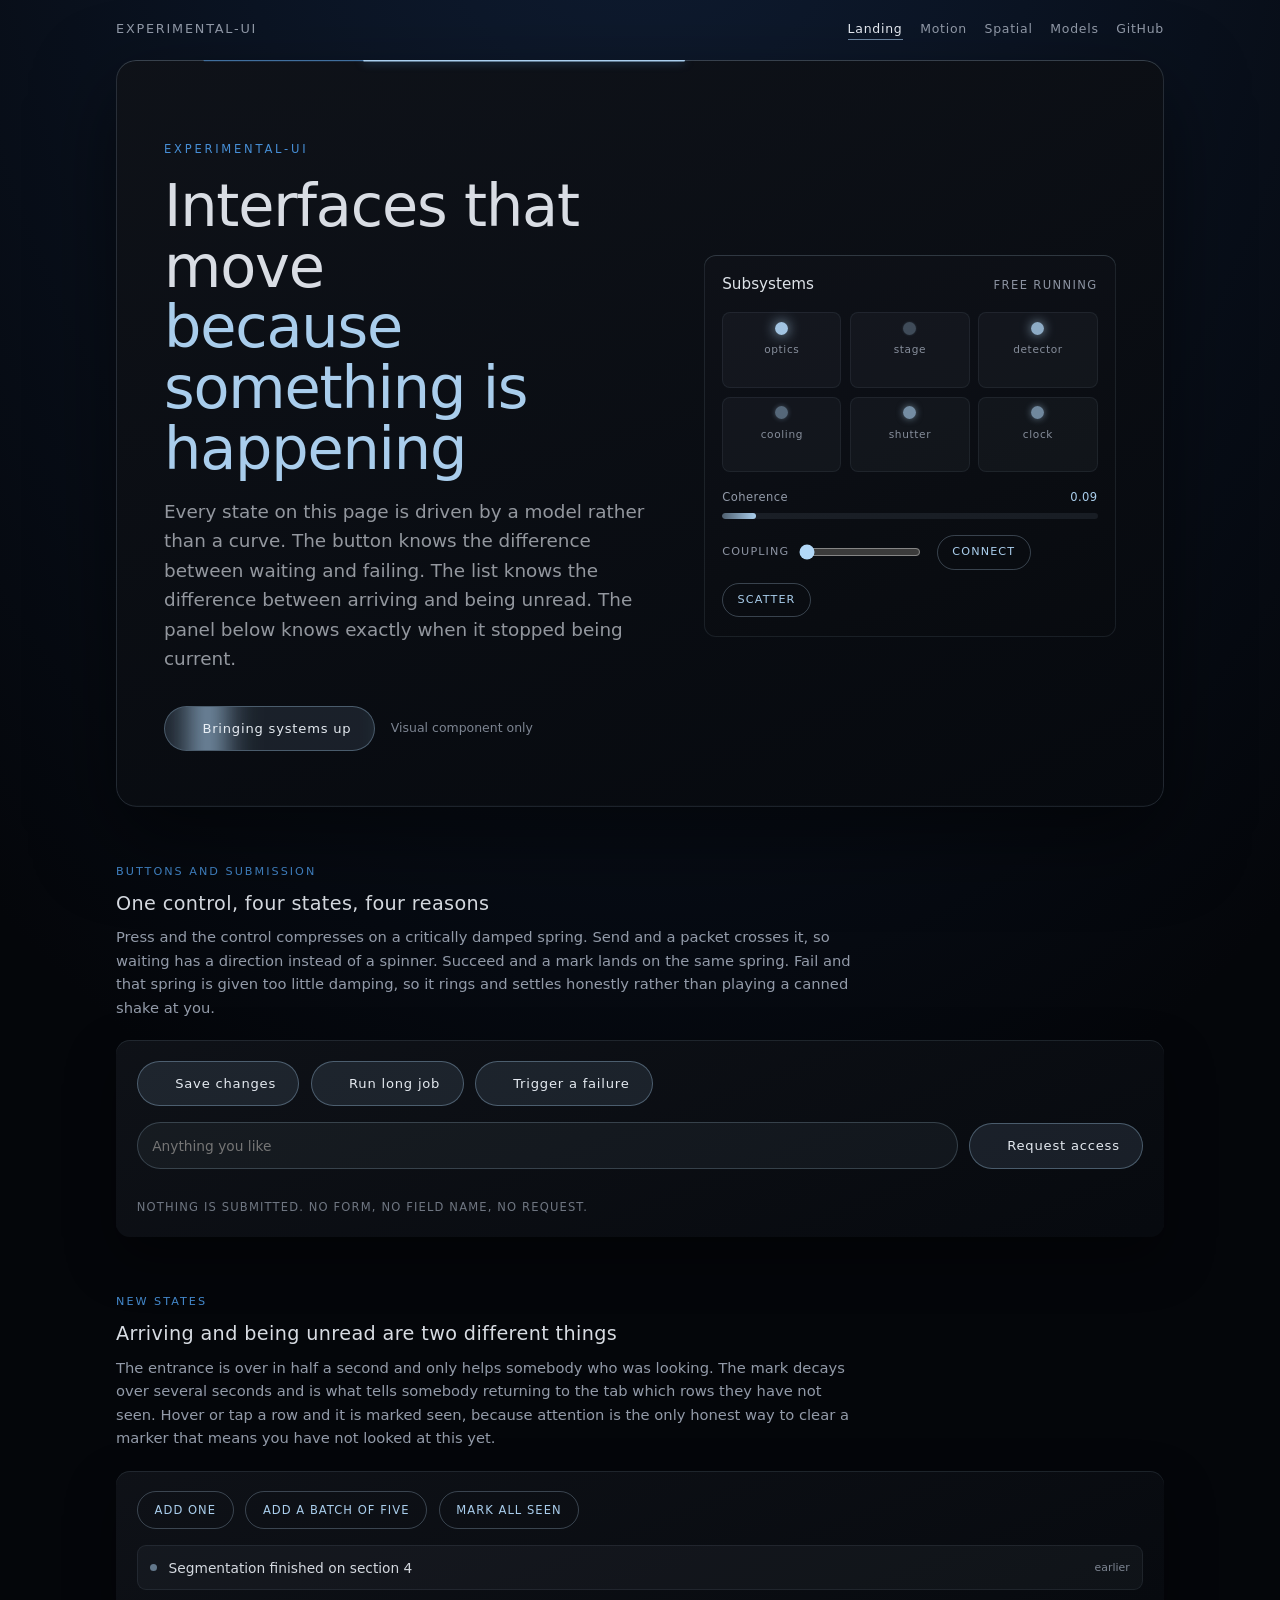
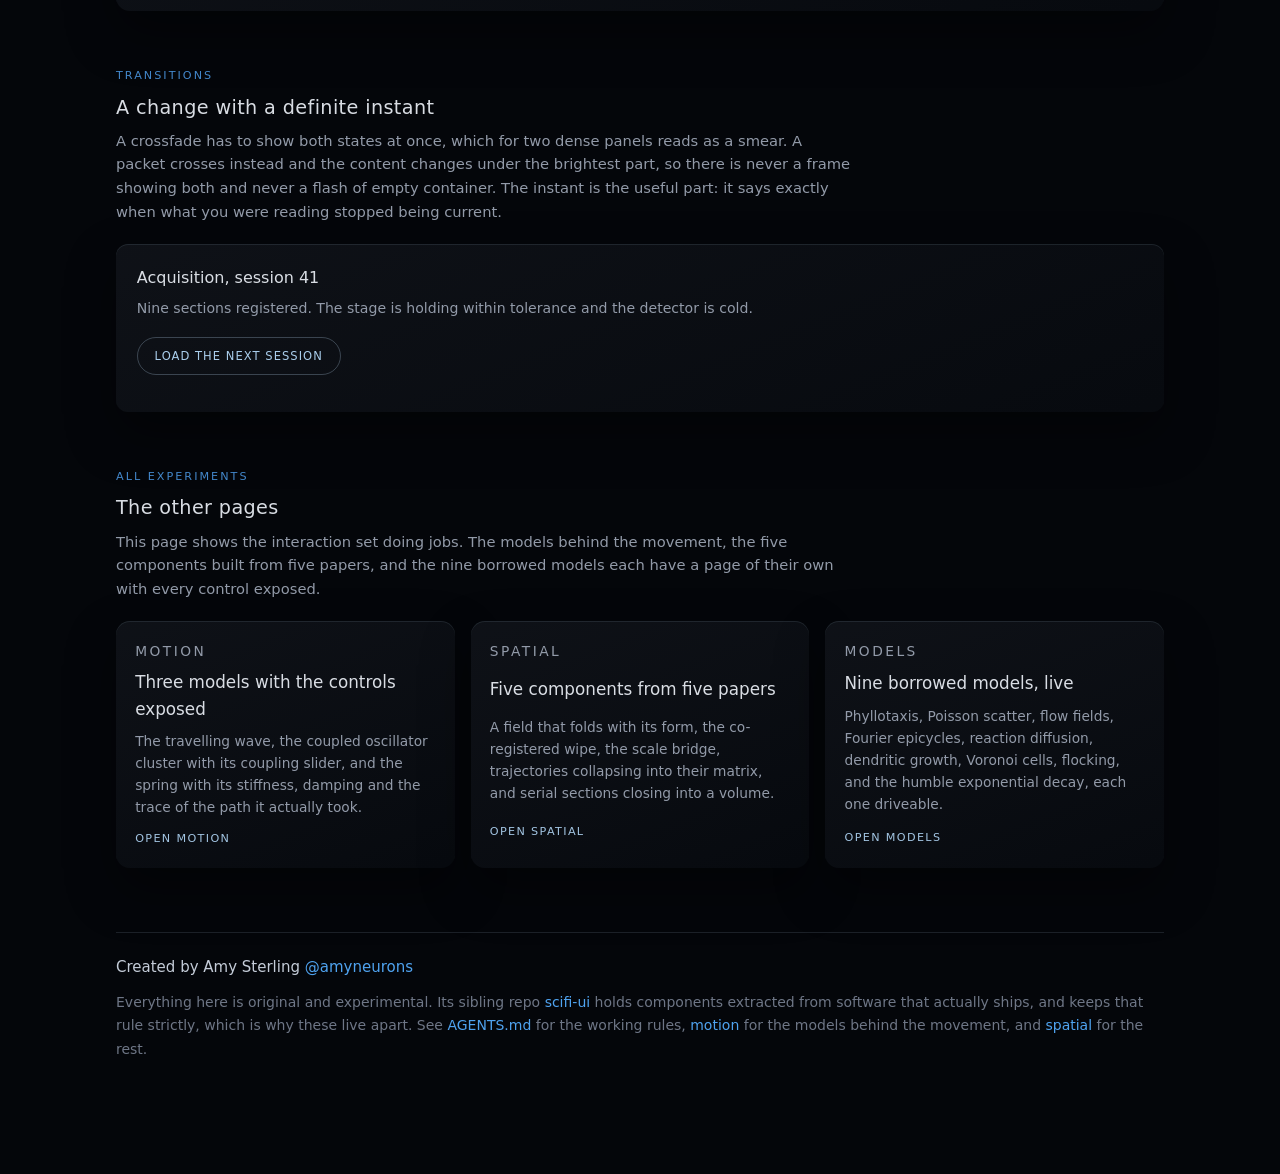
==== index.html @ 835a595d "Flesh out the nine borrowed models into live sketches components/models.html turns section five of t" ====
<!doctype html>
<html lang="en">
<head>
<meta charset="utf-8">
<meta name="viewport" content="width=device-width, initial-scale=1">
<title>experimental-ui: interfaces that move because something is happening</title>

<link rel="stylesheet" href="components/wave-progress.css">
<link rel="stylesheet" href="components/sync-cluster.css">
<link rel="stylesheet" href="components/action-state.css">
<link rel="stylesheet" href="components/arrival.css">
<link rel="stylesheet" href="components/veil.css">

<style>
  /* Page chrome only. Every component stylesheet above is self contained. */
  :root {
    --holo-line: 196 228 255;
    --holo-beam: 178 216 248;
    --holo-glow:  74 150 224;
    --holo-warm: 232 169  58;
    --holo-ink:  239 244 251;
    --holo-dim:  154 162 177;
    --holo-panel: 15 18 24;
  }
  * { box-sizing: border-box; }
  body {
    margin: 0;
    padding: 0 0 5rem;
    background:
      radial-gradient(ellipse 120% 80% at 50% -10%, rgb(18 34 60 / .85), transparent 68%),
      #04060a;
    color: rgb(var(--holo-ink) / .9);
    font: 400 16px/1.6 system-ui, -apple-system, "Segoe UI", Roboto, sans-serif;
    overflow-x: hidden;
  }
  .wrap { max-width: 68rem; margin: 0 auto; padding: 0 1.25rem; }

  /* ---------- top nav ---------- */
  .topnav {
    display: flex;
    align-items: baseline;
    gap: 1.1rem;
    flex-wrap: wrap;
    padding: 1.2rem 0 0;
    font-size: .78rem;
    letter-spacing: .06em;
  }
  .topnav-brand {
    margin-right: auto;
    color: rgb(var(--holo-beam) / .95);
    font-size: .8rem;
    letter-spacing: .14em;
    text-transform: uppercase;
    text-decoration: none;
  }
  .topnav a { color: rgb(var(--holo-dim) / .95); text-decoration: none; }
  .topnav a:hover,
  .topnav a.holo-on,
  .topnav a:focus-visible { color: rgb(var(--holo-ink) / .98); }
  .topnav a[aria-current="page"] { color: rgb(var(--holo-ink) / .98); border-bottom: 1px solid rgb(var(--holo-beam) / .6); }
  .topnav a:focus-visible { outline: 2px solid rgb(var(--holo-beam)); outline-offset: 3px; }

  /* ---------- experiments index ---------- */
  .expcards { display: grid; gap: 1rem; grid-template-columns: 1fr; }
  @media (min-width: 46rem) { .expcards { grid-template-columns: 1fr 1fr; } }
  @media (min-width: 62rem) { .expcards { grid-template-columns: 1fr 1fr 1fr; } }
  .expcard {
    display: grid;
    gap: .45rem;
    padding: 1.15rem 1.2rem 1.25rem;
    border-radius: 14px;
    background: linear-gradient(158deg, rgb(var(--holo-panel) / .95), rgb(7 10 15 / .96));
    box-shadow: 0 22px 50px rgb(0 0 0 / .4), inset 0 1px 0 rgb(var(--holo-line) / .1);
    color: inherit;
    text-decoration: none;
    transition: translate .18s ease, box-shadow .18s ease;
  }
  .expcard:hover,
  .expcard.holo-on,
  .expcard:focus-visible {
    translate: 0 -3px;
    box-shadow: 0 28px 60px rgb(0 0 0 / .5), inset 0 1px 0 rgb(var(--holo-line) / .16),
                0 0 24px rgb(var(--holo-glow) / .1);
  }
  .expcard:focus-visible { outline: 2px solid rgb(var(--holo-beam)); outline-offset: 3px; }
  .expcard .eyebrow { margin: 0; }
  .expcard strong { font-size: 1.05rem; font-weight: 500; }
  .expcard p { margin: 0; font-size: .86rem; color: rgb(var(--holo-dim) / .95); }
  .expcard span.go {
    margin-top: .3rem;
    font-size: .7rem;
    letter-spacing: .12em;
    text-transform: uppercase;
    color: rgb(var(--holo-beam) / .9);
  }
  @media (prefers-reduced-motion: reduce) {
    .expcard { transition: none; }
    .expcard:hover, .expcard.holo-on, .expcard:focus-visible { translate: none; }
  }

  /* ---------- hero ---------- */
  .hero {
    position: relative;
    margin: 1.25rem 0 0;
    padding: clamp(2.5rem, 7vw, 5rem) clamp(1.25rem, 4vw, 3rem) clamp(2rem, 5vw, 3.5rem);
    border-radius: 20px;
    background: linear-gradient(158deg, rgb(var(--holo-panel) / .92), rgb(6 9 14 / .95));
    box-shadow: 0 30px 80px rgb(0 0 0 / .5), inset 0 1px 0 rgb(var(--holo-line) / .1);
    overflow: hidden;
  }
  /* the boot: each piece rises once, and nothing here loops */
  .boot { animation: boot-rise .72s cubic-bezier(.2,.8,.2,1) both; animation-delay: calc(var(--i, 0) * .09s + .12s); }
  @keyframes boot-rise {
    from { opacity: 0; transform: translateY(14px); filter: blur(6px); }
    to   { opacity: 1; transform: none; filter: none; }
  }
  .hero-eyebrow {
    margin: 0 0 1.1rem;
    font-size: .72rem;
    letter-spacing: .24em;
    text-transform: uppercase;
    color: rgb(var(--holo-glow) / .95);
  }
  .hero h1 {
    margin: 0 0 1.1rem;
    font-size: clamp(2.1rem, 7vw, 4.4rem);
    font-weight: 200;
    line-height: 1.03;
    letter-spacing: -.02em;
    text-wrap: balance;
  }
  .hero h1 em { font-style: normal; color: rgb(var(--holo-beam) / .95); }
  .hero-lede {
    margin: 0 0 2rem;
    max-width: 34rem;
    font-size: clamp(1rem, 1.6vw, 1.15rem);
    color: rgb(var(--holo-ink) / .6);
  }
  .hero-row { display: flex; align-items: center; gap: 1rem; flex-wrap: wrap; }
  .hero-cluster { margin-top: 2.2rem; max-width: 34rem; }
  /* Two columns once there is room, so the cluster is part of the composition
     rather than a footnote under it. */
  @media (min-width: 62rem) {
    .hero { display: grid; grid-template-columns: minmax(0, 1.08fr) minmax(0, .92fr); gap: 3.5rem; align-items: center; }
    .hero-cluster { margin-top: 0; max-width: none; }
    /* a page level composition choice, not a component change: six nodes read
       better as three by two in this column than as five and an orphan */
    .hero-cluster .holosync-nodes { grid-template-columns: repeat(3, minmax(0, 1fr)); }
    .hero h1 { font-size: clamp(2.6rem, 4.6vw, 4rem); }
  }

  /* ---------- sections ---------- */
  section { padding: 3.5rem 0 0; }
  h2 { margin: 0 0 .35rem; font-size: 1.2rem; font-weight: 500; letter-spacing: .02em; }
  .eyebrow {
    margin: 0 0 .5rem;
    font-size: .7rem; letter-spacing: .18em; text-transform: uppercase;
    color: rgb(var(--holo-glow) / .9);
  }
  .note { margin: 0 0 1.3rem; max-width: 46rem; font-size: .92rem; color: rgb(var(--holo-dim) / .95); }
  .panel {
    padding: 1.3rem;
    border-radius: 14px;
    background: linear-gradient(158deg, rgb(var(--holo-panel) / .95), rgb(7 10 15 / .96));
    box-shadow: 0 22px 50px rgb(0 0 0 / .4), inset 0 1px 0 rgb(var(--holo-line) / .1);
  }
  .row { display: flex; gap: .7rem; flex-wrap: wrap; align-items: center; }
  /* utility buttons that are not lifecycle controls still dress for the room */
  .row > button:not(.holoaction) {
    border: 1px solid rgb(var(--holo-line) / .25);
    border-radius: 999px;
    background: transparent;
    color: rgb(var(--holo-beam) / .95);
    font: inherit;
    font-size: .72rem;
    letter-spacing: .09em;
    text-transform: uppercase;
    padding: .55rem 1.05rem;
    cursor: pointer;
  }
  .row > button:not(.holoaction):hover,
  .row > button:not(.holoaction).holo-on { background: rgb(var(--holo-beam) / .12); }
  .row > button:not(.holoaction):focus-visible { outline: 2px solid rgb(var(--holo-beam)); outline-offset: 2px; }
  .stack { display: grid; gap: 1rem; }

  /* an inert field. Visual component only: no form, no name, nothing sent. */
  .field {
    flex: 1 1 15rem;
    min-width: 0;
    padding: .72rem .9rem;
    border: 1px solid rgb(var(--holo-line) / .2);
    border-radius: 999px;
    background: rgb(var(--holo-line) / .05);
    color: rgb(var(--holo-ink) / .9);
    font: inherit;
    font-size: .86rem;
  }
  .field:focus-visible { outline: 2px solid rgb(var(--holo-beam)); outline-offset: 2px; }
  .inert {
    margin: .8rem 0 0;
    font-size: .72rem;
    letter-spacing: .1em;
    text-transform: uppercase;
    color: rgb(var(--holo-dim) / .7);
  }

  .swapper { min-height: 8.5rem; border-radius: 12px; }
  .swap-body h3 { margin: 0 0 .4rem; font-size: 1rem; font-weight: 500; }
  .swap-body p { margin: 0; font-size: .88rem; color: rgb(var(--holo-dim) / .95); }

  footer {
    margin: 4rem 0 2rem; padding-top: 1.4rem;
    border-top: 1px solid rgb(var(--holo-line) / .12);
    color: #6E7686; font-size: 14px; line-height: 1.7;
  }
  footer .credit { margin: 0 0 10px; color: #C4CCD8; font-size: 15px; }
  footer a { color: #4FA3F0; text-decoration: none; }
  footer a:hover, footer a:focus-visible { text-decoration: underline; }

  @media (prefers-reduced-motion: reduce) {
    .boot { animation: none; }
  }
</style>
</head>
<body>

<div class="wrap">

  <nav class="topnav" aria-label="Experiments">
    <a class="topnav-brand" href="index.html">experimental-UI</a>
    <a href="index.html" aria-current="page">Landing</a>
    <a href="components/motion.html">Motion</a>
    <a href="components/spatial.html">Spatial</a>
    <a href="components/models.html">Models</a>
    <a href="https://github.com/amyleesterling/experimental-UI" rel="noopener">GitHub</a>
  </nav>

  <!-- ============================================================ hero -->
  <header class="hero" id="hero">
    <div class="hero-copy">
    <p class="hero-eyebrow boot" style="--i:0">experimental-ui</p>
    <h1 class="boot" style="--i:1">Interfaces that move<br><em>because something is happening</em></h1>
    <p class="hero-lede boot" style="--i:2">
      Every state on this page is driven by a model rather than a curve. The
      button knows the difference between waiting and failing. The list knows
      the difference between arriving and being unread. The panel below knows
      exactly when it stopped being current.
    </p>
    <div class="hero-row boot" style="--i:3">
      <button id="hero-cta">Watch it boot</button>
      <span style="font-size:.78rem;color:rgb(var(--holo-dim) / .8)">Visual component only</span>
    </div>
    </div>
    <div class="hero-cluster boot" style="--i:4"><div id="hero-sync"></div></div>
  </header>

  <!-- ============================================================ 1 -->
  <section>
    <p class="eyebrow">Buttons and submission</p>
    <h2>One control, four states, four reasons</h2>
    <p class="note">
      Press and the control compresses on a critically damped spring. Send and
      a packet crosses it, so waiting has a direction instead of a spinner.
      Succeed and a mark lands on the same spring. Fail and that spring is
      given too little damping, so it rings and settles honestly rather than
      playing a canned shake at you.
    </p>
    <div class="panel stack">
      <div class="row">
        <button id="btn-ok">Save changes</button>
        <button id="btn-slow">Run long job</button>
        <button id="btn-bad">Trigger a failure</button>
      </div>
      <div class="row">
        <input class="field" id="access" type="text" placeholder="Anything you like" aria-label="An inert demonstration field" autocomplete="off">
        <button id="btn-send">Request access</button>
      </div>
      <p class="inert">Nothing is submitted. No form, no field name, no request.</p>
    </div>
  </section>

  <!-- ============================================================ 2 -->
  <section>
    <p class="eyebrow">New states</p>
    <h2>Arriving and being unread are two different things</h2>
    <p class="note">
      The entrance is over in half a second and only helps somebody who was
      looking. The mark decays over several seconds and is what tells somebody
      returning to the tab which rows they have not seen. Hover or tap a row and
      it is marked seen, because attention is the only honest way to clear a
      marker that means you have not looked at this yet.
    </p>
    <div class="panel stack">
      <div class="row">
        <button id="btn-one">Add one</button>
        <button id="btn-batch">Add a batch of five</button>
        <button id="btn-seen">Mark all seen</button>
      </div>
      <div id="feed"></div>
    </div>
  </section>

  <!-- ============================================================ 3 -->
  <section>
    <p class="eyebrow">Transitions</p>
    <h2>A change with a definite instant</h2>
    <p class="note">
      A crossfade has to show both states at once, which for two dense panels
      reads as a smear. A packet crosses instead and the content changes under
      the brightest part, so there is never a frame showing both and never a
      flash of empty container. The instant is the useful part: it says exactly
      when what you were reading stopped being current.
    </p>
    <div class="panel swapper" id="swapper">
      <div class="swap-body" id="swap-body">
        <h3>Acquisition, session 41</h3>
        <p>Nine sections registered. The stage is holding within tolerance and the detector is cold.</p>
      </div>
      <p class="row" style="margin-top:1.1rem">
        <button id="btn-swap">Load the next session</button>
      </p>
    </div>
  </section>

  <!-- ============================================================ all experiments -->
  <section>
    <p class="eyebrow">All experiments</p>
    <h2>The other pages</h2>
    <p class="note">
      This page shows the interaction set doing jobs. The models behind the
      movement, the five components built from five papers, and the nine
      borrowed models each have a page of their own with every control
      exposed.
    </p>
    <div class="expcards">
      <a class="expcard" href="components/motion.html">
        <p class="eyebrow">Motion</p>
        <strong>Three models with the controls exposed</strong>
        <p>The travelling wave, the coupled oscillator cluster with its
        coupling slider, and the spring with its stiffness, damping and the
        trace of the path it actually took.</p>
        <span class="go">Open motion</span>
      </a>
      <a class="expcard" href="components/spatial.html">
        <p class="eyebrow">Spatial</p>
        <strong>Five components from five papers</strong>
        <p>A field that folds with its form, the co-registered wipe, the scale
        bridge, trajectories collapsing into their matrix, and serial sections
        closing into a volume.</p>
        <span class="go">Open spatial</span>
      </a>
      <a class="expcard" href="components/models.html">
        <p class="eyebrow">Models</p>
        <strong>Nine borrowed models, live</strong>
        <p>Phyllotaxis, Poisson scatter, flow fields, Fourier epicycles,
        reaction diffusion, dendritic growth, Voronoi cells, flocking, and
        the humble exponential decay, each one driveable.</p>
        <span class="go">Open models</span>
      </a>
    </div>
  </section>

  <footer>
    <p class="credit">Created by Amy Sterling
      <a href="https://x.com/amyneurons" rel="me noopener">@amyneurons</a></p>
    Everything here is original and experimental. Its sibling repo
    <a href="https://github.com/amyleesterling/scifi-ui">scifi-ui</a> holds components extracted from software that
    actually ships, and keeps that rule strictly, which is why these live
    apart. See <a href="AGENTS.md">AGENTS.md</a> for the working rules,
    <a href="components/motion.html">motion</a> for the models behind the
    movement, and <a href="components/spatial.html">spatial</a> for the rest.
  </footer>

</div>

<script src="hologram-tap.js"></script>
<script src="components/wave-progress.js"></script>
<script src="components/sync-cluster.js"></script>
<script src="components/action-state.js"></script>
<script src="components/arrival.js"></script>
<script src="components/veil.js"></script>
<script>
(function () {
  "use strict";

  var reduced = matchMedia("(prefers-reduced-motion: reduce)").matches;
  function wait(ms) { return new Promise(function (r) { setTimeout(r, ms); }); }

  /* ---- hero -------------------------------------------------------------
     The edge packet is the only ambient thing on the page, and it stops when
     the hero scrolls away. */
  holoWave.edge(document.getElementById("hero"), { speed: 0.16, radius: 20 });

  var sync = holoSync(document.getElementById("hero-sync"), {
    title: "Subsystems",
    nodes: ["optics", "stage", "detector", "cooling", "shutter", "clock"],
    coupling: 0,
  });

  /* the boot moment: the cluster is scattered, then pulls into step. It is
     the page saying it is ready, computed rather than choreographed. */
  var cta = holoAction(document.getElementById("hero-cta"), {
    label: "Watch it boot",
    busyLabel: "Bringing systems up",
    doneLabel: "All systems in step",
    run: function () {
      sync.setCoupling(0);
      return wait(reduced ? 0 : 900).then(function () { sync.setCoupling(1.6); })
                                    .then(function () { return wait(reduced ? 0 : 1500); });
    },
  });
  if (!reduced) setTimeout(function () { cta.run(); }, 1500);

  /* ---- buttons ---------------------------------------------------------- */
  holoAction(document.getElementById("btn-ok"), {
    label: "Save changes", busyLabel: "Saving", doneLabel: "Saved",
    run: function () { return wait(1400); },
  });
  holoAction(document.getElementById("btn-slow"), {
    label: "Run long job", busyLabel: "Running", doneLabel: "Finished",
    run: function () { return wait(4200); },
  });
  holoAction(document.getElementById("btn-bad"), {
    label: "Trigger a failure", busyLabel: "Trying", failLabel: "Did not send",
    run: function () { return wait(1200).then(function () { return Promise.reject(new Error("demo")); }); },
  });
  holoAction(document.getElementById("btn-send"), {
    label: "Request access", busyLabel: "Sending", doneLabel: "Noted",
    run: function () { return wait(1600); },
  });

  /* ---- arrivals --------------------------------------------------------- */
  var feed = holoArrive(document.getElementById("feed"));
  var LINES = [
    "Segmentation finished on section 4",
    "Two proofreads queued",
    "Detector reached target temperature",
    "Stage drift corrected",
    "Session 41 archived",
    "New candidate cell type flagged",
  ];
  var n = 0;
  feed.add({ text: LINES[0], time: "earlier" });
  feed.markAllSeen();

  document.getElementById("btn-one").addEventListener("click", function () {
    feed.add({ text: LINES[++n % LINES.length], time: "now" });
  });
  document.getElementById("btn-batch").addEventListener("click", function () {
    for (var i = 0; i < 5; i++) feed.add({ text: LINES[++n % LINES.length], time: "now" }, { batch: true });
  });
  document.getElementById("btn-seen").addEventListener("click", function () { feed.markAllSeen(); });

  /* ---- transition -------------------------------------------------------- */
  var SESSIONS = [
    ["Acquisition, session 41", "Nine sections registered. The stage is holding within tolerance and the detector is cold."],
    ["Acquisition, session 42", "Fourteen sections queued. One alignment pass outstanding and the shutter is being recalibrated."],
    ["Acquisition, session 43", "Six sections registered. Cooling is still coming down and imaging has not started."],
  ];
  var si = 0;
  document.getElementById("btn-swap").addEventListener("click", function () {
    si = (si + 1) % SESSIONS.length;
    holoVeil(document.getElementById("swapper"), function () {
      var body = document.getElementById("swap-body");
      body.querySelector("h3").textContent = SESSIONS[si][0];
      body.querySelector("p").textContent = SESSIONS[si][1];
    });
  });
})();
</script>

</body>
</html>
---- components/wave-progress.css ----
/* ---- travelling wave activity (holowave) ---------------------------------
   Pairs with wave-progress.js.

   An activity bar whose light travels along the track instead of pulsing in
   place. A pulsing bar says "something is happening". A travelling one says
   which way the work is moving, and a determinate one can carry a real value
   at the same time, because the packet runs inside the filled part only.

   Original component, not a port. The idea comes from travelling wave
   recordings in cortex, where a wave of activity crosses the surface rather
   than every site lighting at once. The maths is in the js file, and it is
   ordinary wave maths, not a claim about anybody's data.

   Two parts, usable separately:
     .holowave       the bar
     .holowave-edge  the same packet running around a panel border

   The bar is ambient while it is busy, so it loops. It stops when the work
   stops, and it stops when it scrolls out of view.
--------------------------------------------------------------------------- */

.holowave {
  --holowave-tint: var(--holo-beam, 178 216 248);
  display: grid;
  gap: .5rem;
  max-width: 100%;
}

.holowave-head {
  display: flex;
  align-items: baseline;
  justify-content: space-between;
  gap: 1rem;
  font-size: .8rem;
  letter-spacing: .02em;
  color: rgb(var(--holo-dim, 154 162 177) / .95);
}

.holowave-value {
  font-variant-numeric: tabular-nums;
  color: rgb(var(--holowave-tint) / .95);
}

/* The track clips the canvas, so no packet can ever contribute scroll width
   at the moment it reaches the end of its travel. */
.holowave-track {
  position: relative;
  height: 10px;
  overflow: hidden;
  border-radius: 6px;
  background: rgb(var(--holo-line, 196 228 255) / .07);
  box-shadow: inset 0 0 0 1px rgb(var(--holo-line, 196 228 255) / .12);
}

.holowave-track canvas {
  position: absolute;
  inset: 0;
  display: block;
  width: 100%;
  height: 100%;
}

/* The rest position matters as much as the motion. A bar that is done should
   read as done with no animation running behind it. */
.holowave.is-idle .holowave-track { box-shadow: inset 0 0 0 1px rgb(var(--holo-line, 196 228 255) / .1); }

/* Finished is a state, not an absence: the track keeps a quiet settled glow
   and the value reads a touch brighter, so done looks done at a glance. */
.holowave.is-complete .holowave-track {
  box-shadow: inset 0 0 0 1px rgb(var(--holowave-tint) / .38),
              0 0 10px rgb(var(--holowave-tint) / .14);
}
.holowave.is-complete .holowave-value { color: rgb(var(--holowave-tint) / 1); }

/* ---- the same packet, running a panel border ---------------------------- */

.holowave-edge {
  position: relative;
}

.holowave-edge > svg {
  position: absolute;
  inset: 0;
  width: 100%;
  height: 100%;
  overflow: visible;
  pointer-events: none;
  z-index: 2;
}

.holowave-edge-track {
  fill: none;
  stroke: rgb(var(--holo-line, 196 228 255) / .14);
  stroke-width: 1;
}

.holowave-edge-packet {
  fill: none;
  stroke: rgb(var(--holo-beam, 178 216 248) / .95);
  stroke-width: 1.75;
  stroke-linecap: round;
  filter: drop-shadow(0 0 5px rgb(var(--holo-glow, 74 150 224) / .8));
}

/* The trailing head runs a beat behind the leading one, so the boundary reads
   as carrying a signal with a direction rather than glowing on and off. */
.holowave-edge-packet.is-trail {
  stroke: rgb(var(--holo-glow, 74 150 224) / .55);
  stroke-width: 1.25;
  filter: none;
}

/* Hover and its tap path ship together, per the rule in AGENTS.md section 5.
   .holo-on comes from hologram-tap.js, so a finger reaches the same state a
   pointer does. Brightening the border on attention is the whole affordance,
   and hiding it on touch would withhold the component from a phone. */
.holowave-edge:hover .holowave-edge-packet,
.holowave-edge:focus-within .holowave-edge-packet,
.holowave-edge.holo-on .holowave-edge-packet {
  stroke-width: 2.25;
  filter: drop-shadow(0 0 8px rgb(var(--holo-glow, 74 150 224) / .95));
}

@media (prefers-reduced-motion: reduce) {
  /* The js stops integrating, so the packet holds still. The class selector is
     named here too, or a tap would resurrect what the preference suppressed. */
  .holowave-edge:hover .holowave-edge-packet,
  .holowave-edge:focus-within .holowave-edge-packet,
  .holowave-edge.holo-on .holowave-edge-packet {
    filter: none;
  }
}
---- components/sync-cluster.css ----
/* ---- coupled oscillator cluster (holosync) --------------------------------
   Pairs with sync-cluster.js.

   A set of status lights that are genuinely independent oscillators. Left
   uncoupled they drift apart, because each one runs at its own natural rate.
   Raise the coupling and they pull each other into step and lock, all on
   their own. Nothing sequences them and there is no shared timeline.

   Why it earns its place in a UI: coherence is a real state worth showing.
   A row of lights blinking in lockstep from the first frame is a decoration.
   A row that starts scattered and visibly comes into step when a system
   connects tells you the subsystems agree, and the coherence readout under it
   is the actual order parameter, not a number chosen to look busy.

   Original component, not a port. The model is Kuramoto, 1975, and the maths
   is in the js file.

   Ambient while it is live and in view, per AGENTS.md section 3. It stops on
   scroll out and it stops when the panel is put to sleep.
--------------------------------------------------------------------------- */

.holosync {
  --holosync-tint: var(--holo-beam, 178 216 248);
  --holosync-warm: var(--holo-warm, 232 169 58);
  display: grid;
  gap: 1rem;
  padding: 1.1rem 1.15rem 1.2rem;
  border-radius: 12px;
  background: linear-gradient(160deg, rgb(var(--holo-panel, 15 18 24) / .95), rgb(8 11 16 / .95));
  box-shadow: inset 0 1px 0 rgb(var(--holo-line, 196 228 255) / .1),
              inset 0 0 0 1px rgb(var(--holo-line, 196 228 255) / .09);
}

.holosync-head {
  display: flex;
  align-items: baseline;
  justify-content: space-between;
  gap: 1rem;
}

.holosync-title {
  font-size: .95rem;
  font-weight: 500;
  color: rgb(var(--holo-ink, 239 244 251) / .92);
}

.holosync-state {
  font-size: .72rem;
  letter-spacing: .12em;
  text-transform: uppercase;
  color: rgb(var(--holo-dim, 154 162 177) / .9);
}

.holosync.is-locked .holosync-state { color: rgb(var(--holosync-tint) / .95); }

/* ---- the oscillators --------------------------------------------------- */

.holosync-nodes {
  display: grid;
  grid-template-columns: repeat(auto-fit, minmax(64px, 1fr));
  gap: .55rem;
  margin: 0;
  padding: 0;
  list-style: none;
}

.holosync-node {
  --lit: 0;
  display: grid;
  justify-items: center;
  gap: .4rem;
  padding: .6rem .3rem .5rem;
  border-radius: 8px;
  background: rgb(var(--holo-line, 196 228 255) / .035);
  box-shadow: inset 0 0 0 1px rgb(var(--holo-line, 196 228 255) / .07);
}

/* The dot reads the oscillator's phase directly. One custom property carries
   it, so the js writes a number and the stylesheet owns every colour. */
.holosync-dot {
  width: 13px;
  height: 13px;
  border-radius: 50%;
  background: rgb(var(--holosync-tint) / calc(.12 + var(--lit) * .88));
  box-shadow: 0 0 calc(var(--lit) * 14px) rgb(var(--holosync-tint) / calc(var(--lit) * .9));
}

.holosync-name {
  font-size: .66rem;
  letter-spacing: .06em;
  text-align: center;
  color: rgb(var(--holo-dim, 154 162 177) / .85);
}

/* Hover and its tap path ship together, per AGENTS.md section 5. Attention on
   a node surfaces its natural frequency, which is the fact that explains why
   it drifts when the coupling is down. */
.holosync-node:hover,
.holosync-node:focus-within,
.holosync-node.holo-on {
  background: rgb(var(--holo-line, 196 228 255) / .08);
}

.holosync-freq {
  font-size: .6rem;
  font-variant-numeric: tabular-nums;
  color: rgb(var(--holosync-warm) / .8);
  opacity: 0;
  transition: opacity .18s ease;
}

.holosync-node:hover .holosync-freq,
.holosync-node:focus-within .holosync-freq,
.holosync-node.holo-on .holosync-freq {
  opacity: 1;
}

/* ---- coherence readout -------------------------------------------------- */

.holosync-order { display: grid; gap: .4rem; }

.holosync-order-head {
  display: flex;
  align-items: baseline;
  justify-content: space-between;
  font-size: .72rem;
  letter-spacing: .04em;
  color: rgb(var(--holo-dim, 154 162 177) / .95);
}

.holosync-order-value {
  font-variant-numeric: tabular-nums;
  color: rgb(var(--holosync-tint) / .95);
}

.holosync-meter {
  --r: 0;
  position: relative;
  height: 6px;
  overflow: hidden;
  border-radius: 4px;
  background: rgb(var(--holo-line, 196 228 255) / .08);
}

.holosync-meter i {
  position: absolute;
  inset: 0 auto 0 0;
  width: calc(var(--r) * 100%);
  border-radius: 4px;
  background: linear-gradient(90deg,
              rgb(var(--holosync-tint) / .35), rgb(var(--holosync-tint) / .95));
  /* the readout is throttled to about 8 Hz, so the bar glides between
     reports instead of stepping */
  transition: width .16s linear;
}

/* One bloom at the instant of lock. The class comes off on a timer, per the
   replay rule: a one-shot class that never comes off can never fire again. */
.holosync.is-locking .holosync-dot {
  animation: holosync-lockbloom .8s ease-out 1;
}
@keyframes holosync-lockbloom {
  30% {
    background: rgb(var(--holosync-tint) / 1);
    box-shadow: 0 0 18px rgb(var(--holosync-tint) / .95),
                0 0 3px rgb(255 255 255 / .8);
  }
}

/* ---- controls ----------------------------------------------------------- */

.holosync-controls {
  display: flex;
  align-items: center;
  gap: .85rem;
  flex-wrap: wrap;
}

.holosync-controls label {
  display: flex;
  align-items: center;
  gap: .5rem;
  font-size: .7rem;
  letter-spacing: .1em;
  text-transform: uppercase;
  color: rgb(var(--holo-dim, 154 162 177) / .9);
}

.holosync-controls input[type="range"] {
  width: 122px;
  accent-color: rgb(var(--holosync-tint));
}

.holosync-btn {
  border: 1px solid rgb(var(--holo-line, 196 228 255) / .25);
  border-radius: 999px;
  background: transparent;
  color: rgb(var(--holosync-tint) / .95);
  font: inherit;
  font-size: .7rem;
  letter-spacing: .1em;
  text-transform: uppercase;
  padding: .45rem .9rem;
  cursor: pointer;
}

.holosync-btn:hover,
.holosync-btn.holo-on { background: rgb(var(--holosync-tint) / .12); }
.holosync-btn:focus-visible { outline: 2px solid rgb(var(--holosync-tint)); outline-offset: 2px; }

@media (prefers-reduced-motion: reduce) {
  /* The js holds the oscillators at their locked phase instead of integrating,
     so the cluster still reads as coherent without anything moving. The glow
     is dropped here too, or a tap would restore what the preference removed.
     The lock bloom is a celebration, which is decoration, so it goes too. */
  .holosync-dot { box-shadow: none; }
  .holosync.is-locking .holosync-dot { animation: none; }
  .holosync-meter i { transition: none; }
}
---- components/action-state.css ----
/* ---- the whole button lifecycle (holoaction) ------------------------------
   Pairs with action-state.js.

   One control, four states, and each one moved by the model that actually
   suits it rather than by a shared easing curve:

     press      a spring, so a release carries velocity and can overshoot
     sending    a travelling packet, so waiting has a direction
     success    the packet settles and a mark arrives on the same spring
     failure    the same spring underdamped, which rings instead of shaking

   The failure state is the one worth arguing for. A canned shake keyframe is
   an animation played at somebody. A spring given too little damping rings
   because that is what an underdamped system does, and it settles honestly
   instead of stopping dead on the last frame.

   Visual component only. There is no request, no form and no field with a
   name. Wire .run() to your own call.

   The packet loops only while the control is genuinely busy and stops the
   moment it is not, per AGENTS.md section 3.
--------------------------------------------------------------------------- */

.holoaction {
  --holoaction-tint: var(--holo-beam, 178 216 248);
  --holoaction-good: 126 224 176;
  --holoaction-bad: 236 130 130;
  --press: 0;
  --shift: 0;

  position: relative;
  display: inline-flex;
  align-items: center;
  justify-content: center;
  gap: .55rem;
  min-height: 44px;
  padding: .7rem 1.4rem;
  overflow: hidden;
  border: 1px solid rgb(var(--holoaction-tint) / .32);
  border-radius: 999px;
  background: rgb(var(--holoaction-tint) / .1);
  color: rgb(var(--holo-ink, 239 244 251) / .95);
  font: inherit;
  font-size: .82rem;
  letter-spacing: .06em;
  cursor: pointer;
  /* two properties, so the press scale and the failure ring never fight over
     one transform, the trick noted in AGENTS.md section 4 */
  transform: scale(calc(1 - var(--press) * .045));
  translate: calc(var(--shift) * 1px) 0;
}

.holoaction:focus-visible { outline: 2px solid rgb(var(--holoaction-tint)); outline-offset: 3px; }

/* Hover ships its tap path in the same commit, per AGENTS.md section 5. */
.holoaction:hover,
.holoaction.holo-on { background: rgb(var(--holoaction-tint) / .17); }

.holoaction[aria-disabled="true"] { cursor: progress; }

/* the packet lives under the label and is clipped by the pill */
.holoaction-wave {
  position: absolute;
  inset: 0;
  opacity: 0;
  transition: opacity .18s ease;
  pointer-events: none;
}
.holoaction.is-sending .holoaction-wave { opacity: 1; }
.holoaction-wave canvas { position: absolute; inset: 0; width: 100%; height: 100%; display: block; }

.holoaction-label { position: relative; z-index: 1; }

/* the mark arrives on the spring, so it lands rather than appearing */
.holoaction-mark {
  --in: 0;
  position: relative;
  z-index: 1;
  width: 15px;
  height: 15px;
  flex: 0 0 auto;
  margin-left: -.55rem;
  opacity: var(--in);
  scale: calc(.4 + var(--in) * .6);
  transform-origin: 50% 50%;
}
.holoaction-mark svg { display: block; width: 100%; height: 100%; overflow: visible; }
.holoaction-mark path {
  fill: none;
  stroke-width: 2.2;
  stroke-linecap: round;
  stroke-linejoin: round;
  stroke: rgb(var(--holoaction-good));
  /* the mark draws itself from the same spring value that scales it, tip to
     tail, which is why it feels like it lands rather than fades. min() clamps
     the spring's overshoot so the draw finishes clean at the tip. */
  stroke-dasharray: 1;
  stroke-dashoffset: calc(1 - min(1, var(--in, 0)));
}
/* one ring on success, released from the button's edge and gone. The class
   is re-applied on each new success, so the animation name recomputes and the
   ring can fire again. */
.holoaction:after {
  content: "";
  position: absolute;
  inset: -2px;
  border-radius: inherit;
  border: 1px solid rgb(var(--holoaction-good) / 0);
  opacity: 0;
  pointer-events: none;
}
.holoaction.is-done:after { animation: holoaction-ring .65s ease-out 1; }
@keyframes holoaction-ring {
  from { opacity: .85; transform: scale(.94); border-color: rgb(var(--holoaction-good) / .8); }
  to   { opacity: 0;   transform: scale(1.18); border-color: rgb(var(--holoaction-good) / 0); }
}
.holoaction.is-done { border-color: rgb(var(--holoaction-good) / .5); background: rgb(var(--holoaction-good) / .14); }
.holoaction.is-done .holoaction-mark { margin-left: 0; }
.holoaction.is-failed { border-color: rgb(var(--holoaction-bad) / .55); background: rgb(var(--holoaction-bad) / .14); }
.holoaction.is-failed .holoaction-mark { margin-left: 0; }
.holoaction.is-failed .holoaction-mark path { stroke: rgb(var(--holoaction-bad)); }

/* the status line, announced once rather than on every frame */
.holoaction-status {
  position: absolute;
  width: 1px; height: 1px;
  margin: -1px; padding: 0;
  overflow: hidden;
  clip-path: inset(50%);
  white-space: nowrap;
  border: 0;
}

@media (prefers-reduced-motion: reduce) {
  /* the js stops integrating and jumps to each state, so the control still
     reports what happened without anything moving. The ring is a celebration,
     which is decoration, so it goes; the drawn mark lands complete. */
  .holoaction { transform: none; translate: none; }
  .holoaction-mark { scale: 1; }
  .holoaction-mark path { stroke-dashoffset: 0; }
  .holoaction.is-done:after { animation: none; }
}
---- components/arrival.css ----
/* ---- things that just arrived (holoarrive) --------------------------------
   Pairs with arrival.js.

   New items land on a spring and carry a mark that decays on its own. Two
   separate jobs that usually get conflated:

   The entrance says something arrived. The mark says you have not seen it yet,
   and it has to outlive the entrance, because a person who looked away for two
   seconds missed the entrance entirely and the interface still owes them the
   answer. A list that only animates is a list that lies to anybody who blinked.

   The stagger carries a small deterministic offset per item rather than a flat
   multiple of the index, so a batch reads as several things arriving instead of
   one mechanical sweep across the list.

   Nothing loops. Each arrival settles and the mark decays once.
--------------------------------------------------------------------------- */

.holoarrive { display: grid; gap: .5rem; }

.holoarrive-item {
  --in: 1;
  --fresh: 0;
  position: relative;
  display: flex;
  align-items: center;
  gap: .7rem;
  padding: .7rem .85rem;
  border-radius: 9px;
  background: rgb(var(--holo-line, 196 228 255) / .04);
  box-shadow: inset 0 0 0 1px rgb(var(--holo-line, 196 228 255) / .08);
  color: rgb(var(--holo-ink, 239 244 251) / .88);
  font-size: .86rem;
  /* the entrance rides two properties so the settle and the lift never fight */
  opacity: var(--in);
  translate: 0 calc((1 - var(--in)) * -10px);
}

/* the unseen mark, driven by its own value so it can outlast the entrance */
.holoarrive-item:before {
  content: "";
  position: absolute;
  left: 0;
  top: 10%;
  bottom: 10%;
  width: 2px;
  border-radius: 2px;
  background: rgb(var(--holo-warm, 232 169 58) / calc(var(--fresh) * .95));
  box-shadow: 0 0 calc(var(--fresh) * 9px) rgb(var(--holo-warm, 232 169 58) / calc(var(--fresh) * .7));
}

.holoarrive-dot {
  width: 7px;
  height: 7px;
  flex: 0 0 auto;
  border-radius: 50%;
  background: rgb(var(--holo-beam, 178 216 248) / .5);
}

/* one glint as the row's spring settles, so the landing has a full stop */
.holoarrive-item.is-landed .holoarrive-dot {
  animation: holoarrive-glint .45s ease-out 1;
}
@keyframes holoarrive-glint {
  40% {
    background: rgb(var(--holo-beam, 178 216 248) / 1);
    box-shadow: 0 0 11px rgb(var(--holo-beam, 178 216 248) / .85);
  }
}

.holoarrive-body { flex: 1 1 auto; min-width: 0; }
.holoarrive-time {
  flex: 0 0 auto;
  font-size: .68rem;
  font-variant-numeric: tabular-nums;
  color: rgb(var(--holo-dim, 154 162 177) / .8);
}

.holoarrive-new {
  flex: 0 0 auto;
  font-size: .6rem;
  letter-spacing: .12em;
  text-transform: uppercase;
  color: rgb(var(--holo-warm, 232 169 58) / calc(.25 + var(--fresh) * .75));
  opacity: var(--fresh);
}

/* Hover ships its tap path in the same commit, per AGENTS.md section 5.
   Attention is also what marks an item seen, handled in the js. */
.holoarrive-item:hover,
.holoarrive-item:focus-within,
.holoarrive-item.holo-on { background: rgb(var(--holo-line, 196 228 255) / .08); }

@media (prefers-reduced-motion: reduce) {
  /* items are placed rather than flown in, and the mark still decays, because
     the mark is information and not decoration. The glint is decoration. */
  .holoarrive-item { translate: none; opacity: 1; }
  .holoarrive-item.is-landed .holoarrive-dot { animation: none; }
}
---- components/veil.css ----
/* ---- transition between two states of a region (holoveil) -----------------
   Pairs with veil.js.

   A packet crosses the region and the content changes underneath it at the
   moment it passes. The swap is hidden by the brightest part of the wave, so
   there is never a frame where both states are visible and never a flash of
   empty container.

   Why a sweep rather than a crossfade: a crossfade has to show both states at
   once, which for two dense panels reads as a smear. A sweep gives the change
   a direction and a definite instant, and the instant is the useful part,
   because it tells somebody exactly when the thing they were reading stopped
   being current.

   The veil only exists while a transition is running. It is created on demand
   and removed at the end, so an idle region carries no extra element and no
   loop, per AGENTS.md section 3.
--------------------------------------------------------------------------- */

.holoveil-host { position: relative; }

.holoveil {
  position: absolute;
  inset: 0;
  z-index: 5;
  overflow: hidden;
  border-radius: inherit;
  pointer-events: none;
}

.holoveil canvas { position: absolute; inset: 0; width: 100%; height: 100%; display: block; }

/* the outgoing and incoming content, moved by the same value the wave uses */
.holoveil-host > .holoveil-content { --swap: 0; }
.holoveil-host > .holoveil-content > * { }

.holoveil-fade {
  opacity: calc(1 - var(--swap, 0));
  translate: calc(var(--swap, 0) * -8px) 0;
}

@media (prefers-reduced-motion: reduce) {
  /* the swap still happens, it simply happens at once with no sweep drawn */
  .holoveil { display: none; }
  .holoveil-fade { opacity: 1; translate: none; }
}
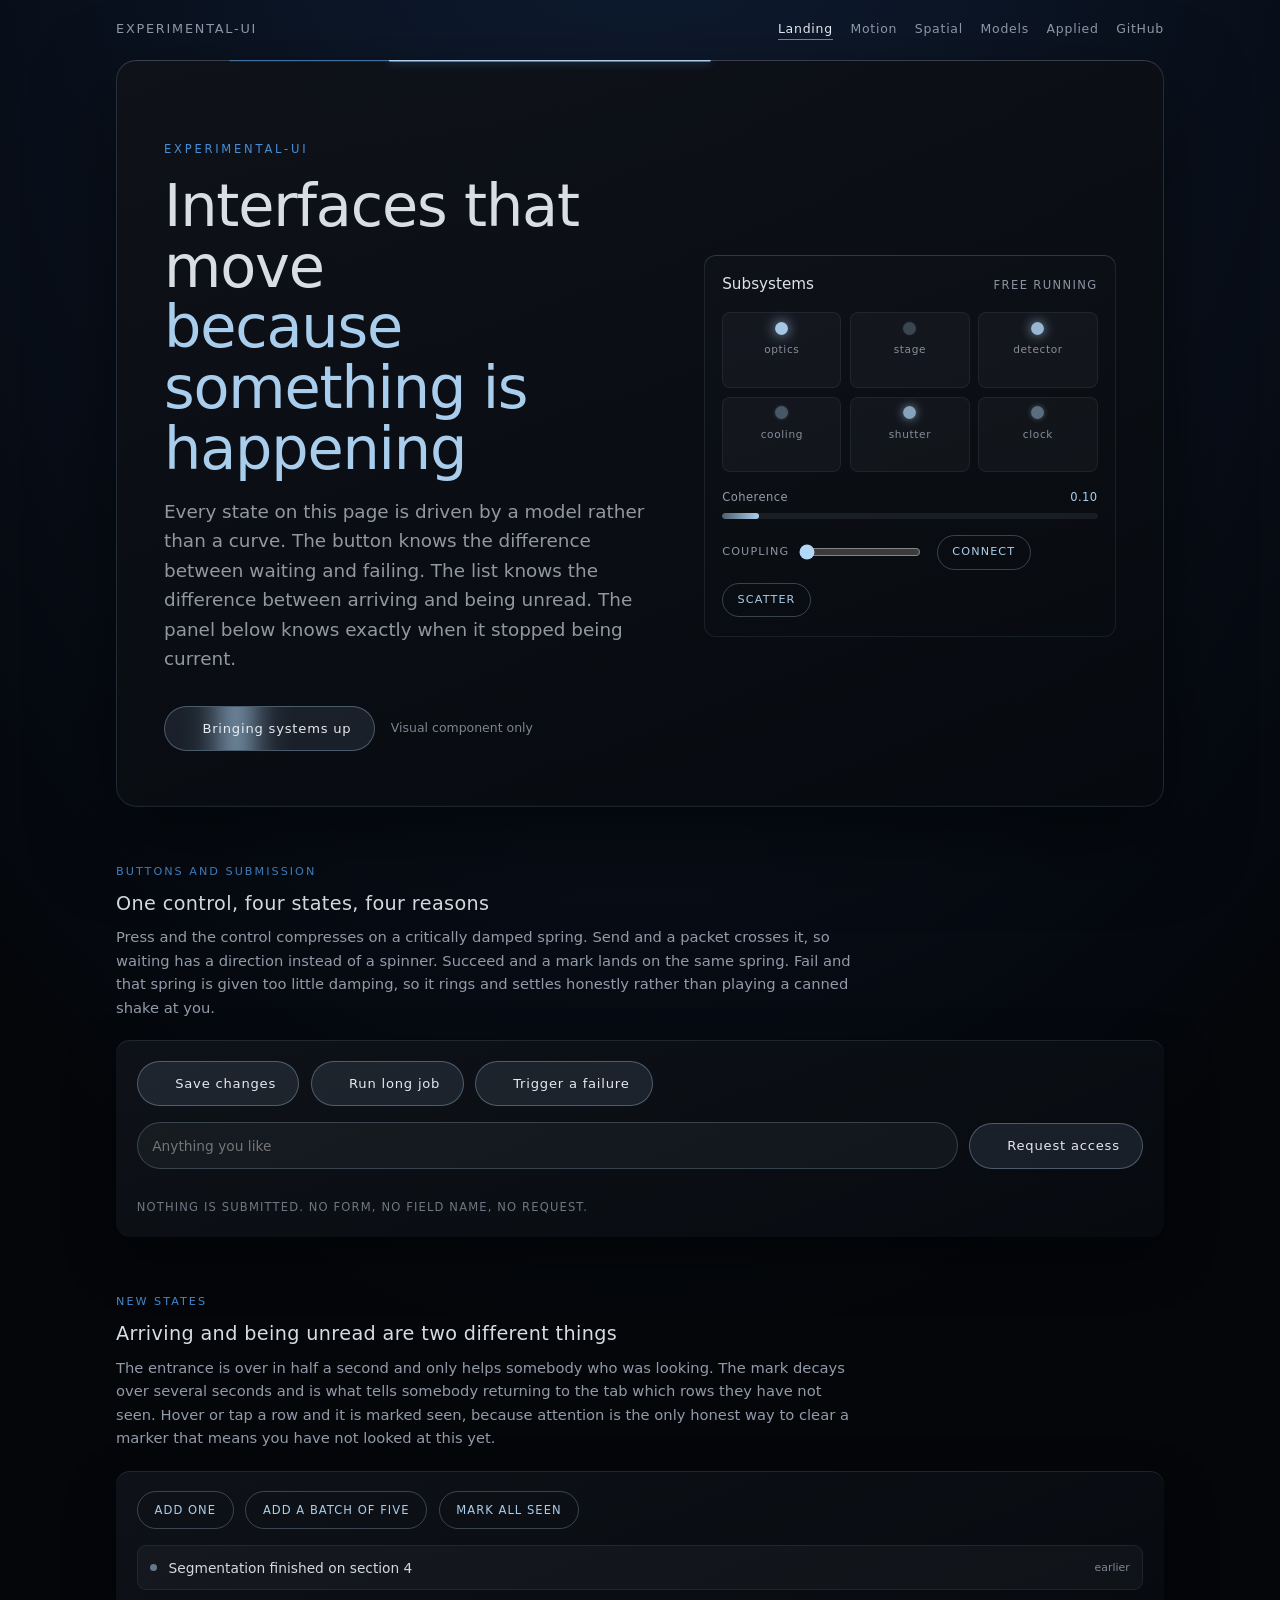
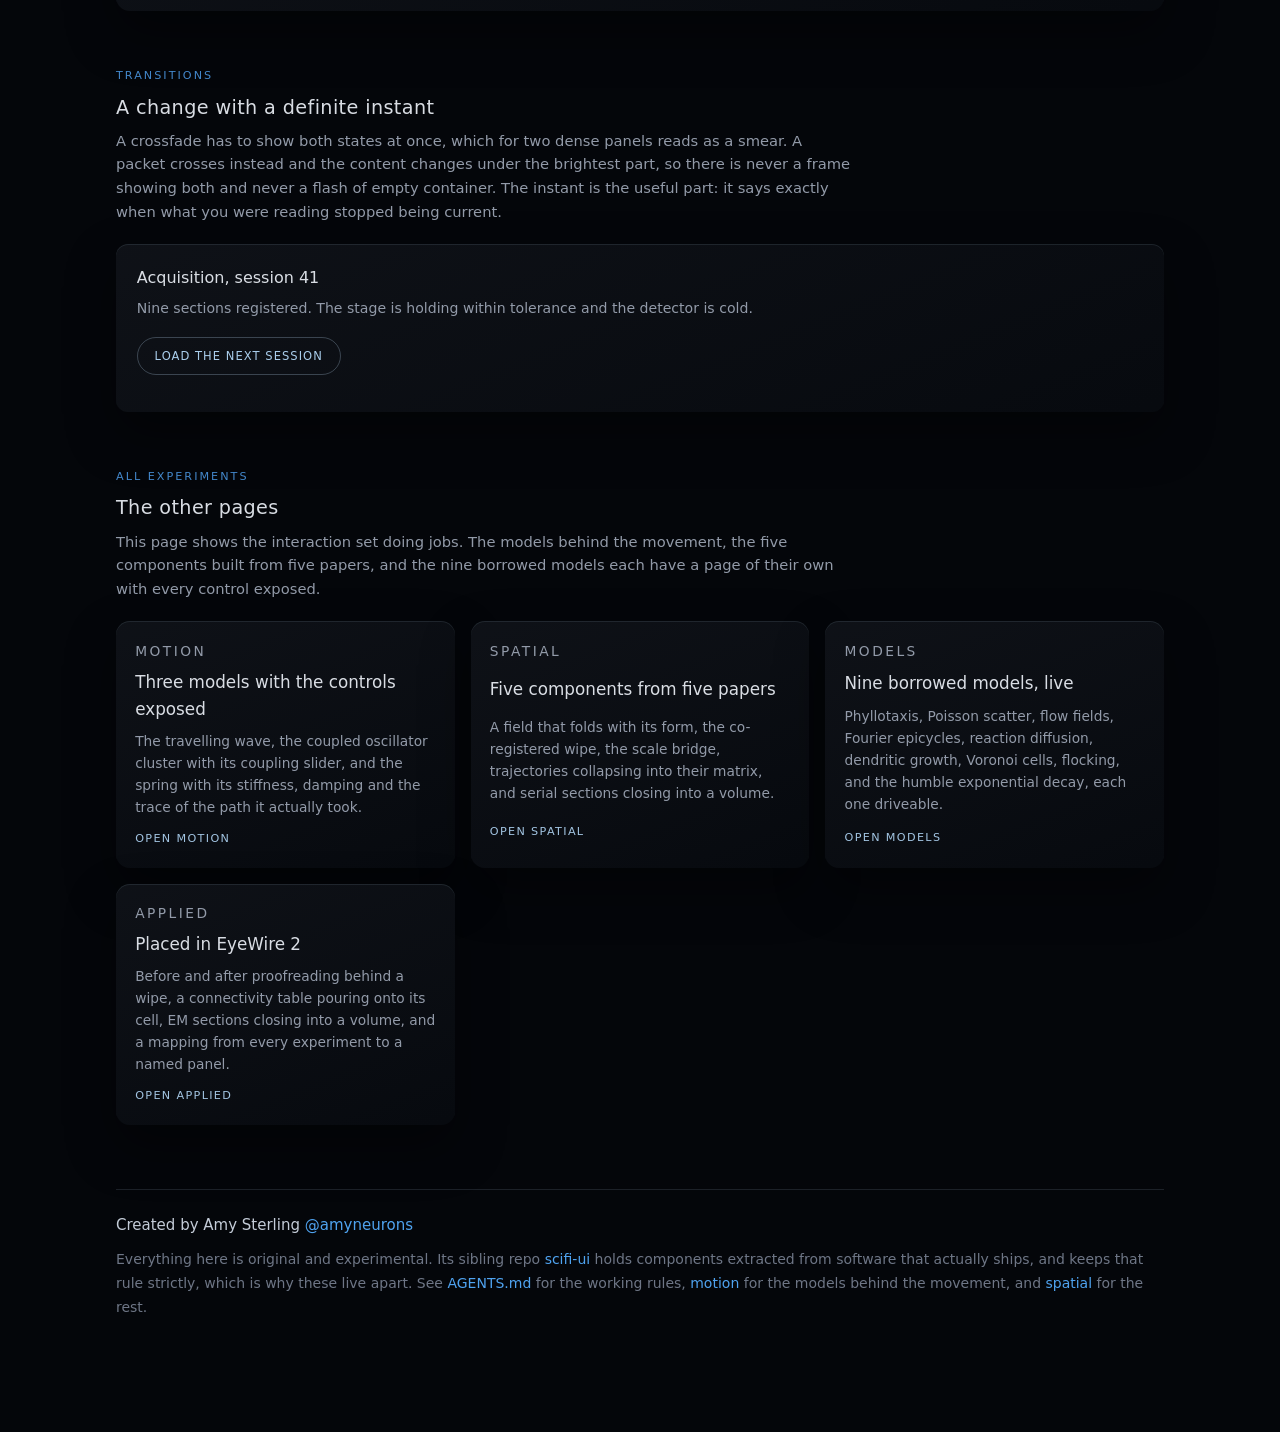
==== commit 8d5f122e: "Add the applied page: the experiments placed in EyeWire 2 Answers the fair criticism that a componen" ====
--- a/index.html
+++ b/index.html
@@ -232,6 +232,7 @@
     <a href="components/motion.html">Motion</a>
     <a href="components/spatial.html">Spatial</a>
     <a href="components/models.html">Models</a>
+    <a href="components/applied.html">Applied</a>
     <a href="https://github.com/amyleesterling/experimental-UI" rel="noopener">GitHub</a>
   </nav>
 
@@ -357,6 +358,14 @@
         the humble exponential decay, each one driveable.</p>
         <span class="go">Open models</span>
       </a>
+      <a class="expcard" href="components/applied.html">
+        <p class="eyebrow">Applied</p>
+        <strong>Placed in EyeWire 2</strong>
+        <p>Before and after proofreading behind a wipe, a connectivity table
+        pouring onto its cell, EM sections closing into a volume, and a
+        mapping from every experiment to a named panel.</p>
+        <span class="go">Open applied</span>
+      </a>
     </div>
   </section>
 
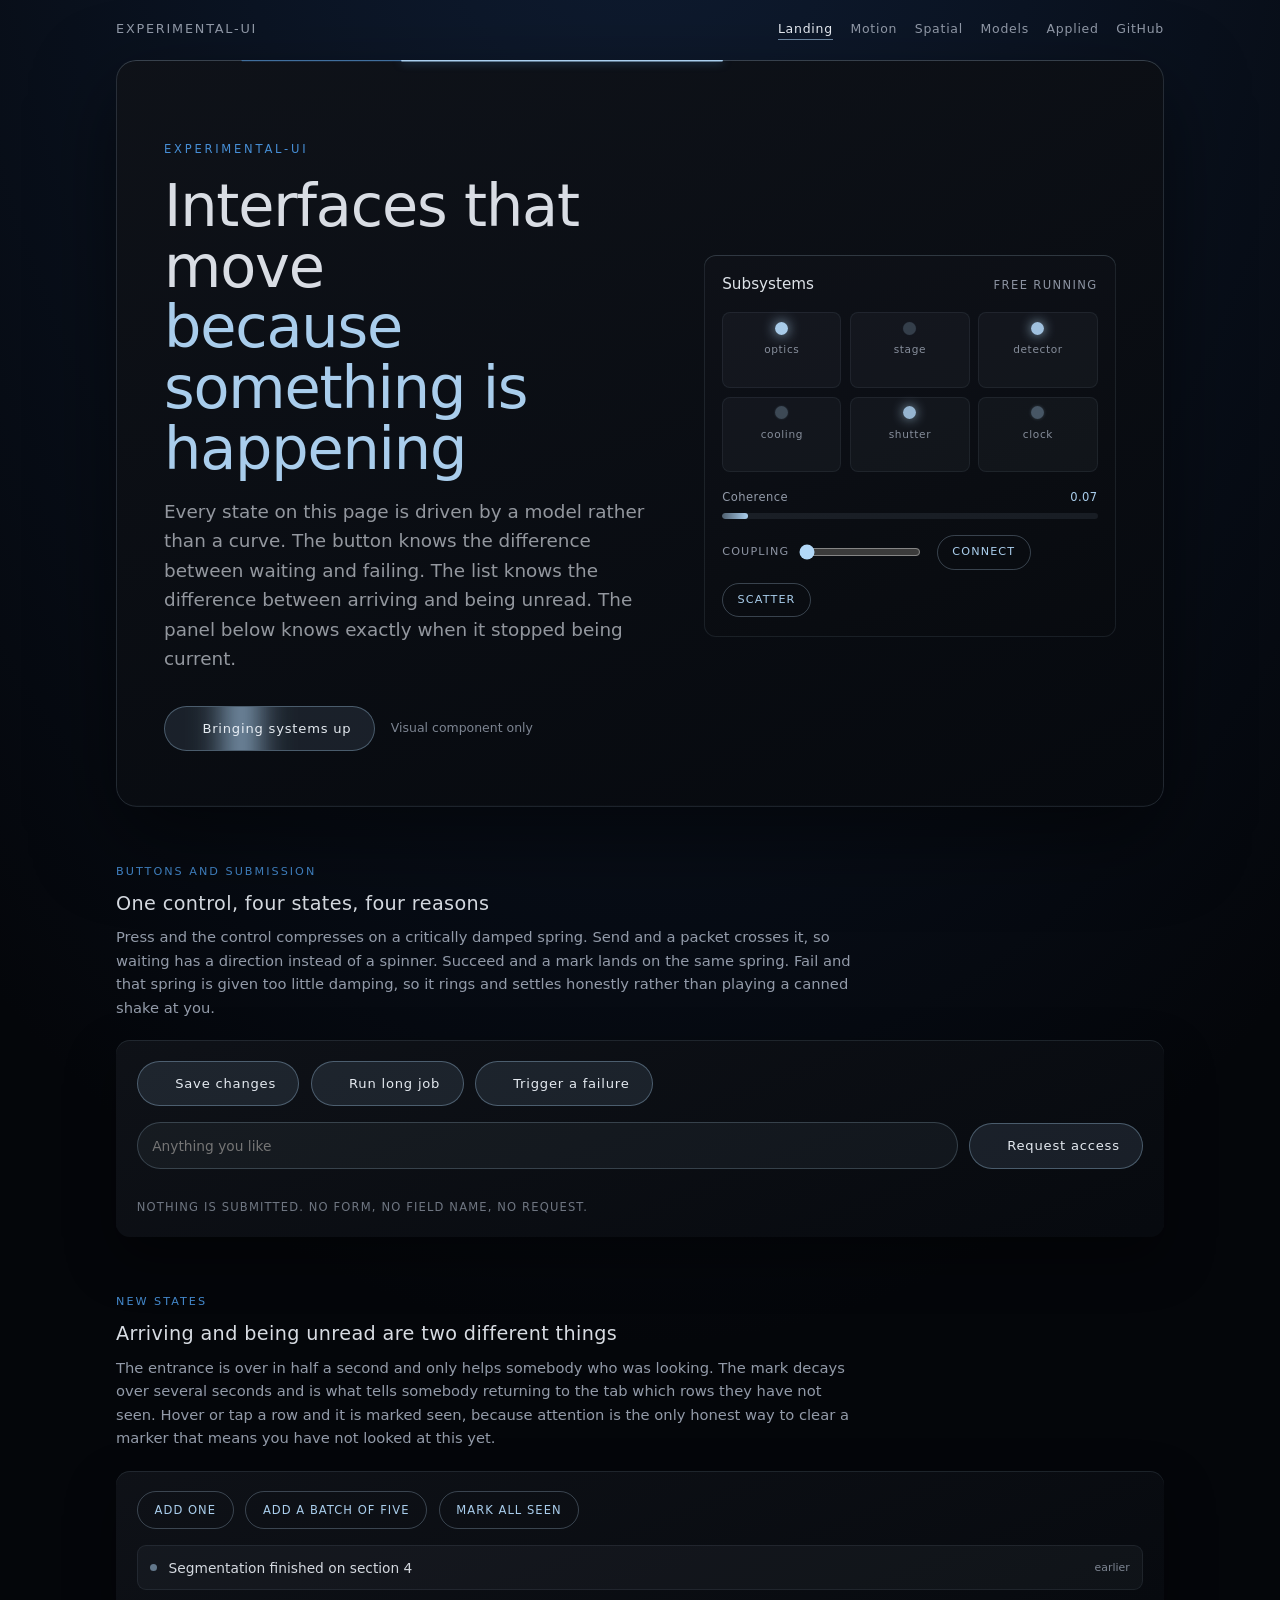
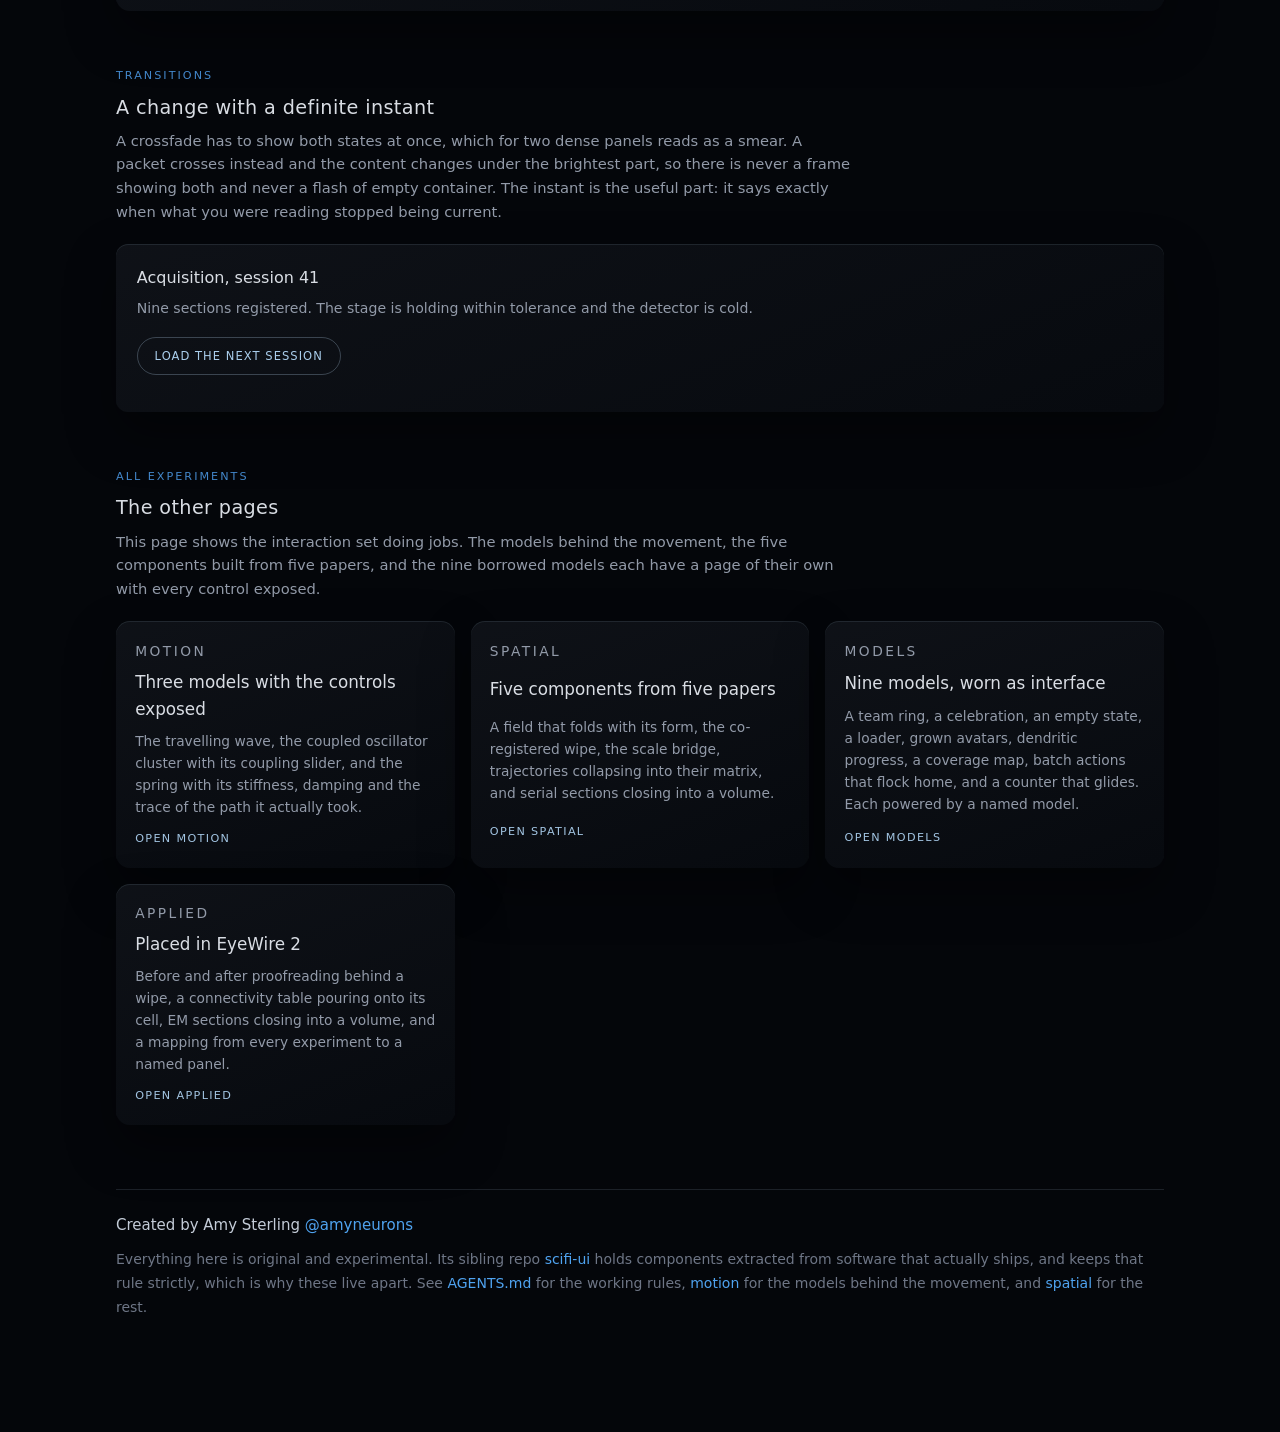
==== commit afd27261: "Rebuild the models page: nine models, worn as interface Correct response to review: the sketches wer" ====
--- a/index.html
+++ b/index.html
@@ -352,10 +352,11 @@
       </a>
       <a class="expcard" href="components/models.html">
         <p class="eyebrow">Models</p>
-        <strong>Nine borrowed models, live</strong>
-        <p>Phyllotaxis, Poisson scatter, flow fields, Fourier epicycles,
-        reaction diffusion, dendritic growth, Voronoi cells, flocking, and
-        the humble exponential decay, each one driveable.</p>
+        <strong>Nine models, worn as interface</strong>
+        <p>A team ring, a celebration, an empty state, a loader, grown
+        avatars, dendritic progress, a coverage map, batch actions that
+        flock home, and a counter that glides. Each powered by a named
+        model.</p>
         <span class="go">Open models</span>
       </a>
       <a class="expcard" href="components/applied.html">
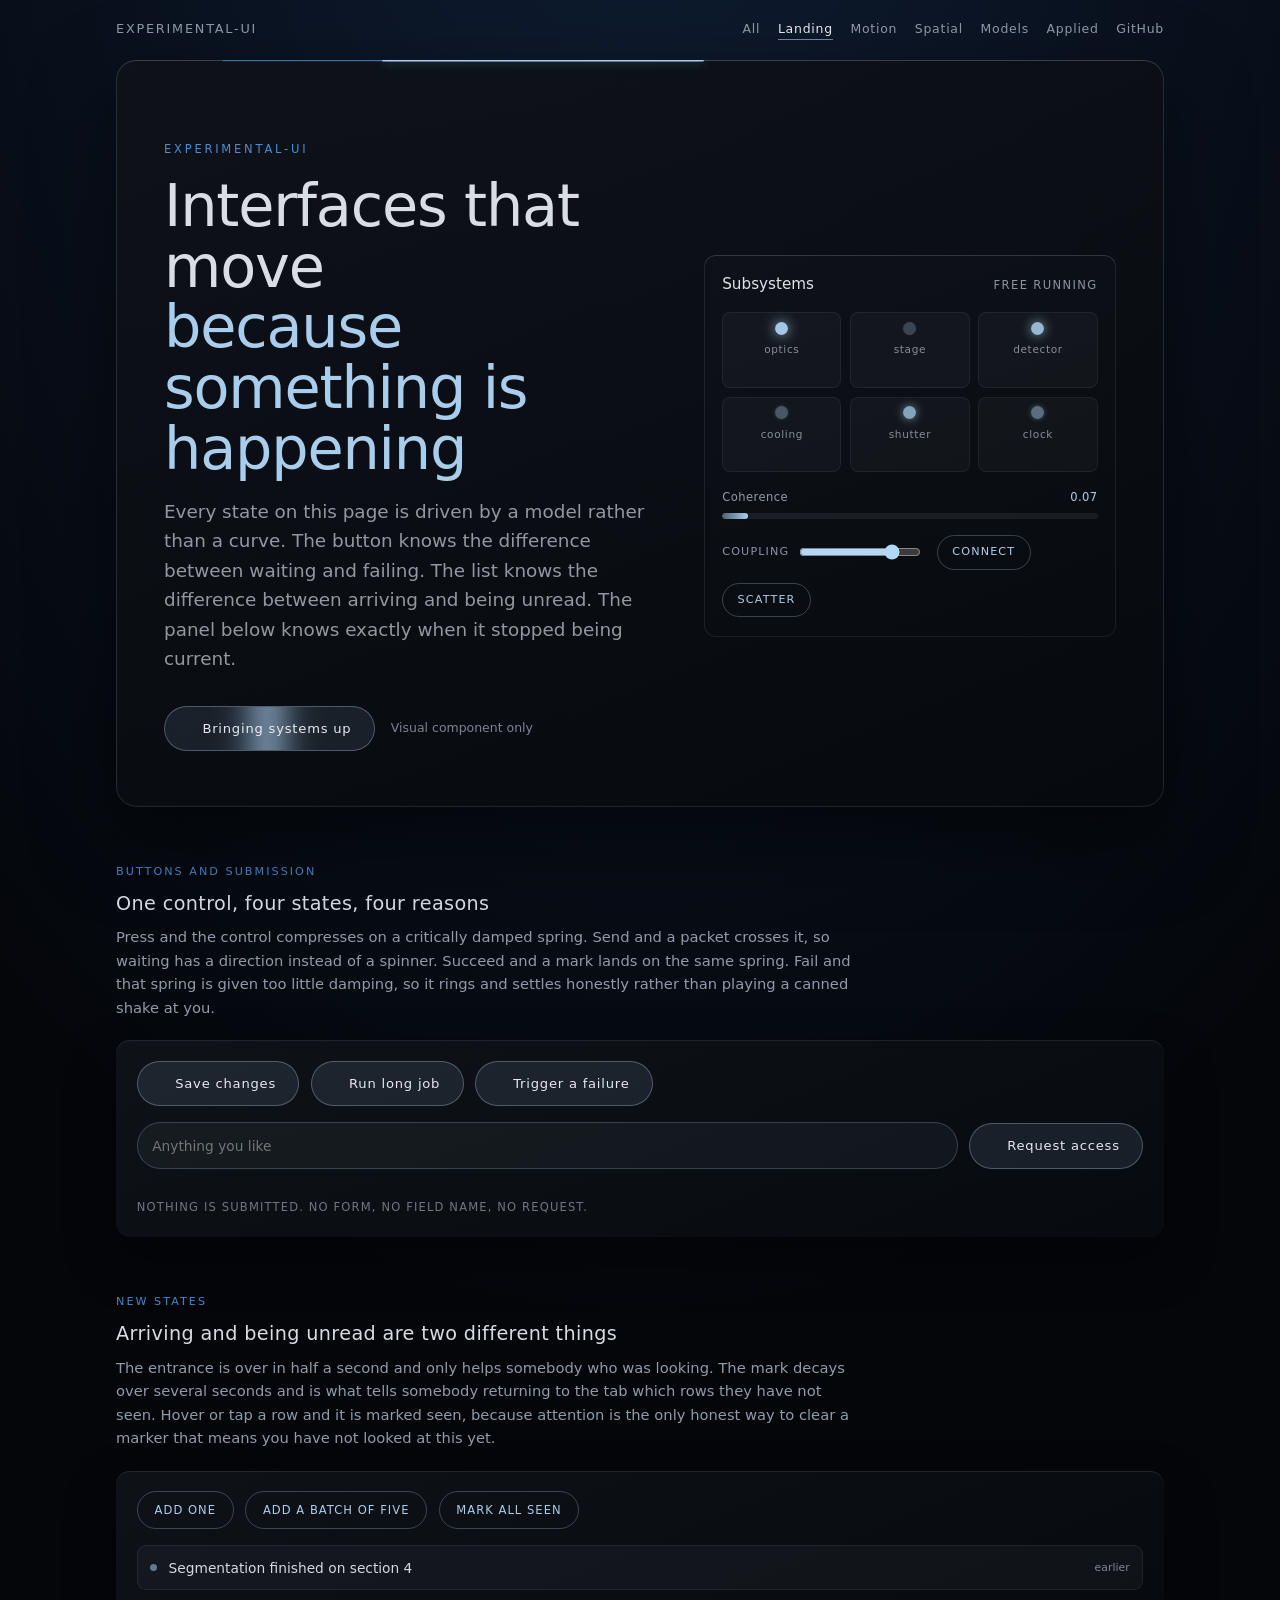
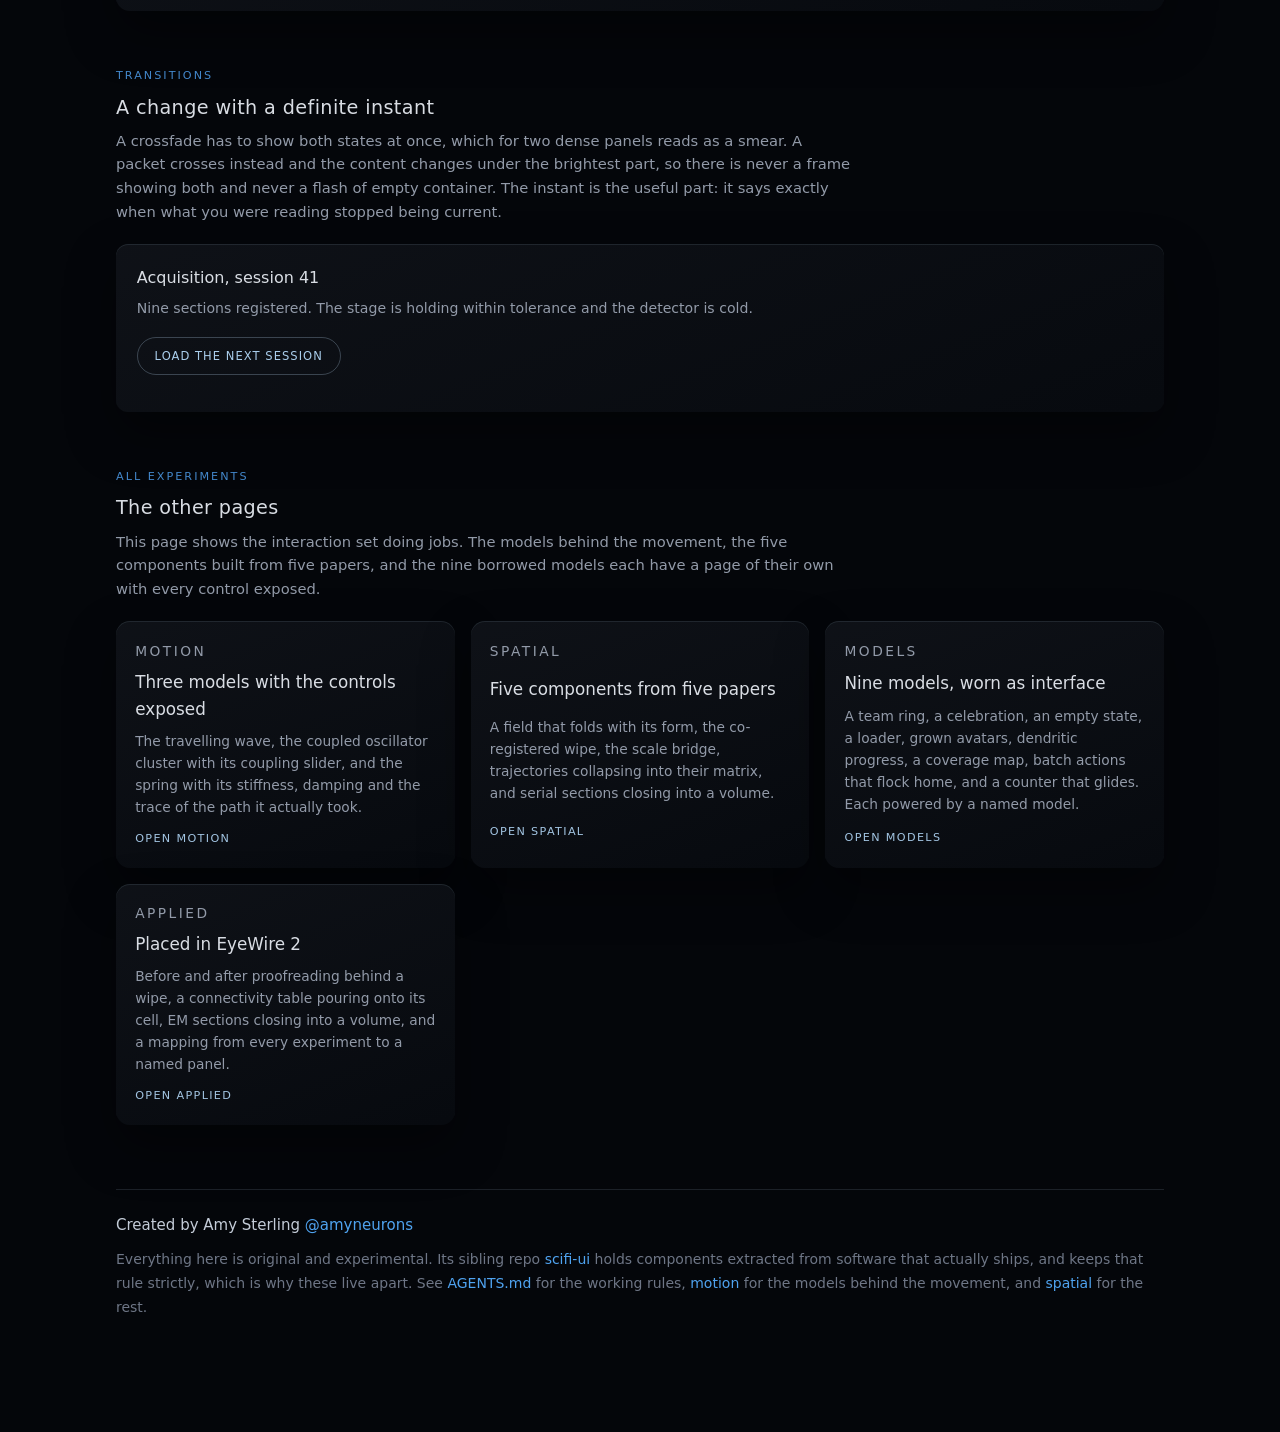
==== commit f684dfe2: "Add the everything page, all experiments in one scroll components/all.html assembles the full set on" ====
--- a/index.html
+++ b/index.html
@@ -228,6 +228,7 @@
 
   <nav class="topnav" aria-label="Experiments">
     <a class="topnav-brand" href="index.html">experimental-UI</a>
+    <a href="components/all.html">All</a>
     <a href="index.html" aria-current="page">Landing</a>
     <a href="components/motion.html">Motion</a>
     <a href="components/spatial.html">Spatial</a>
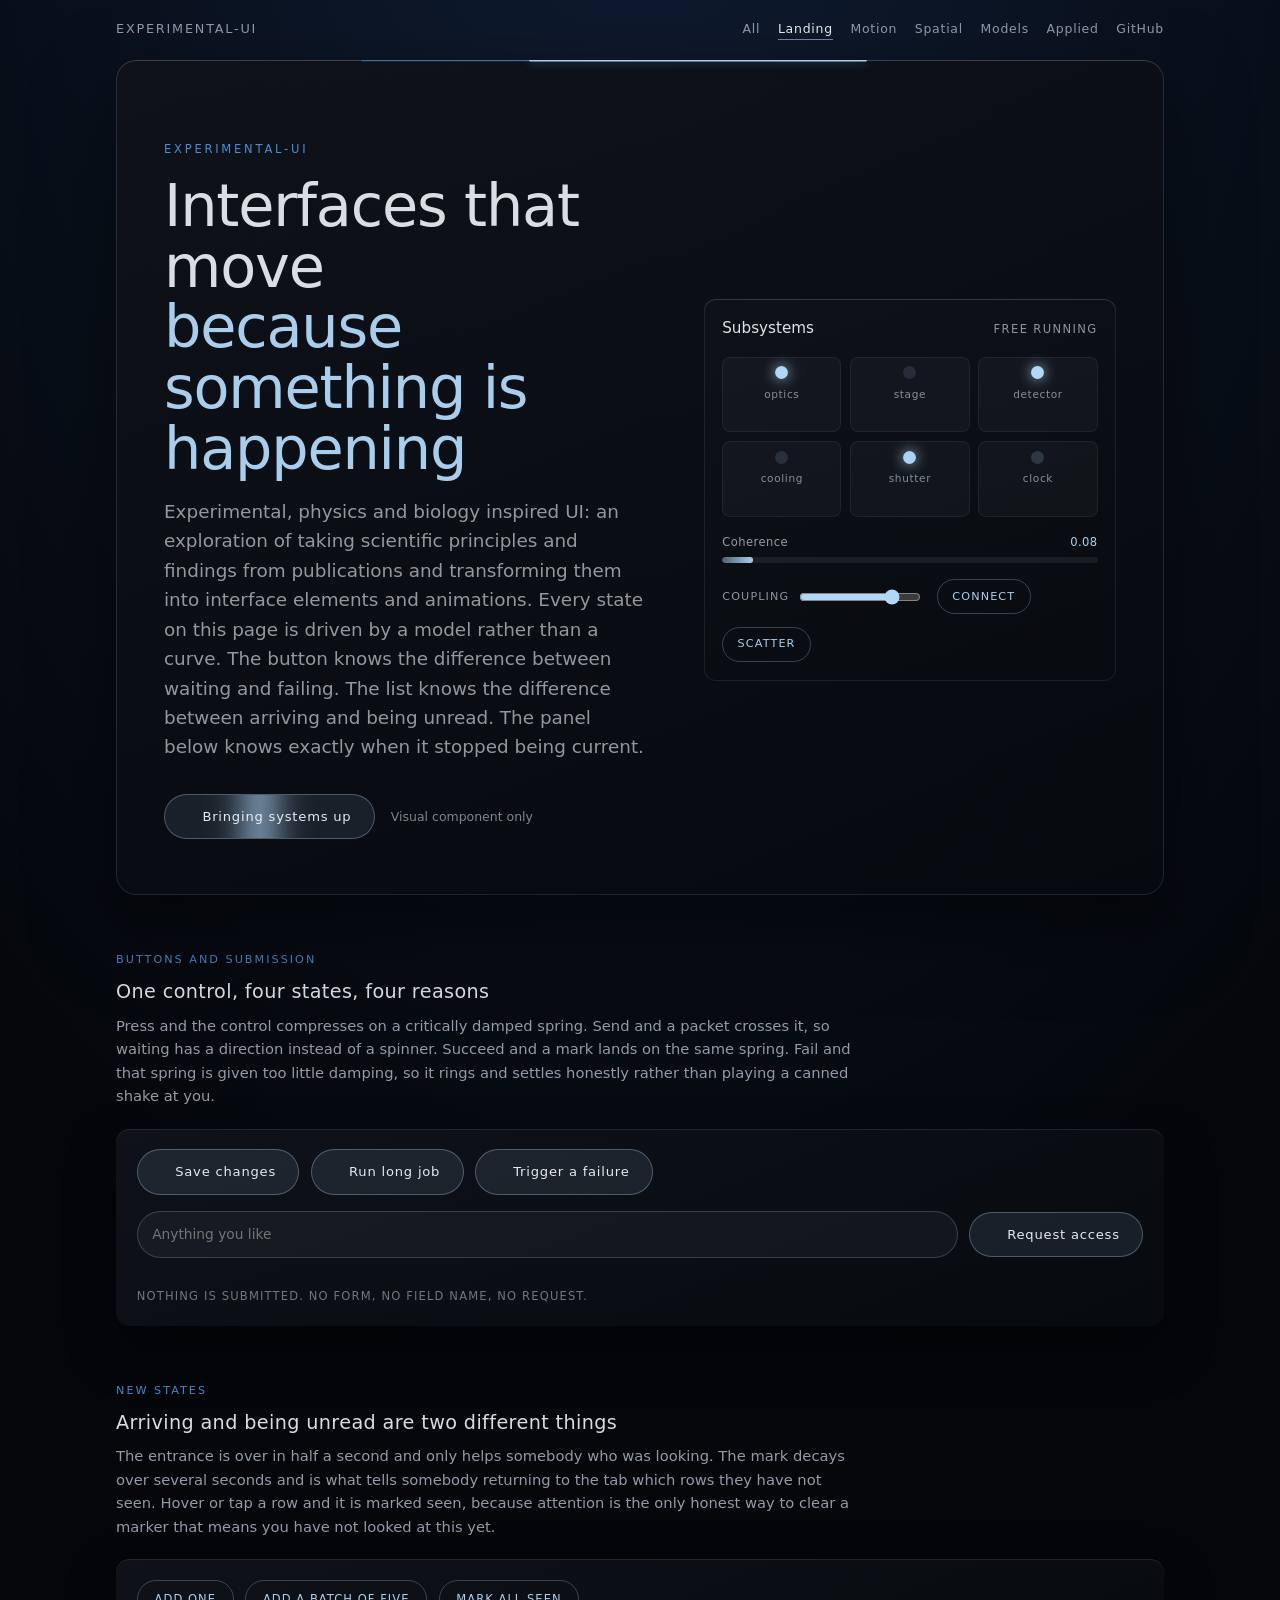
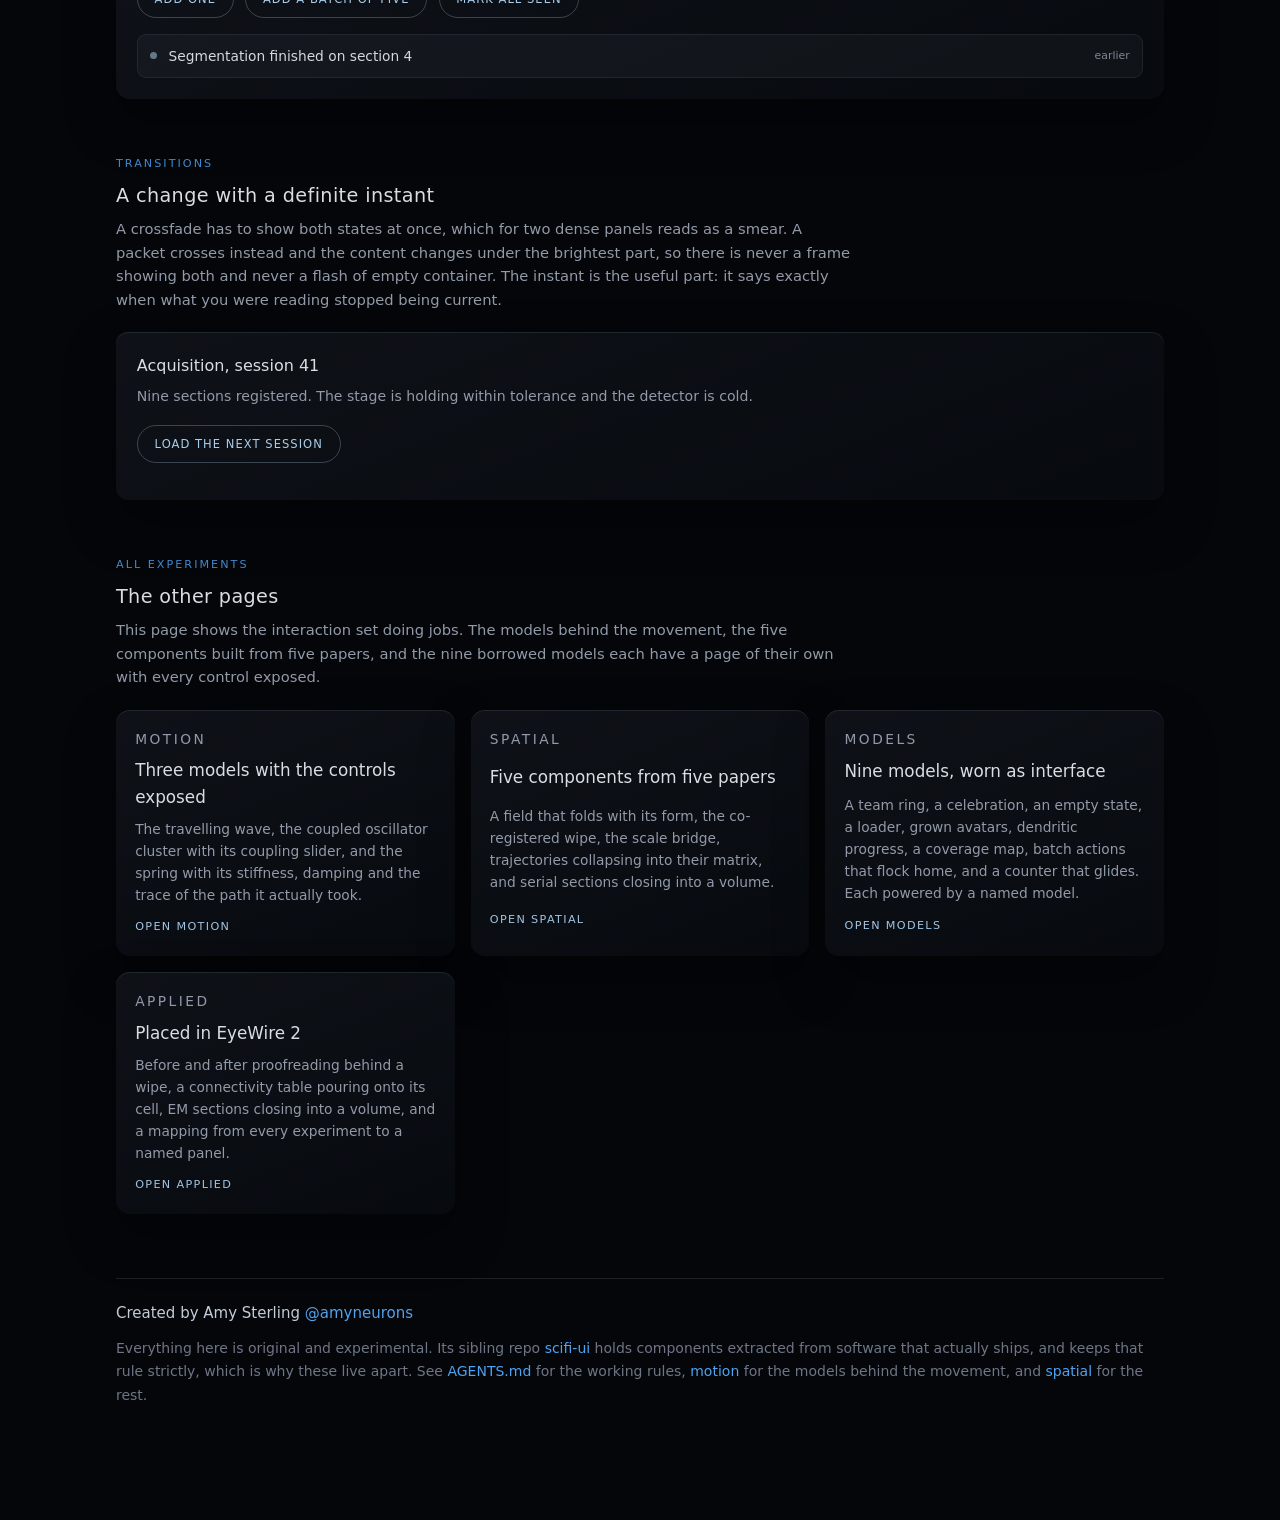
==== commit 7ddf2af3: "Say the premise at the top: publications, transformed into UI The landing lede and the everything pa" ====
--- a/index.html
+++ b/index.html
@@ -243,9 +243,12 @@
     <p class="hero-eyebrow boot" style="--i:0">experimental-ui</p>
     <h1 class="boot" style="--i:1">Interfaces that move<br><em>because something is happening</em></h1>
     <p class="hero-lede boot" style="--i:2">
-      Every state on this page is driven by a model rather than a curve. The
-      button knows the difference between waiting and failing. The list knows
-      the difference between arriving and being unread. The panel below knows
+      Experimental, physics and biology inspired UI: an exploration of
+      taking scientific principles and findings from publications and
+      transforming them into interface elements and animations. Every state
+      on this page is driven by a model rather than a curve. The button
+      knows the difference between waiting and failing. The list knows the
+      difference between arriving and being unread. The panel below knows
       exactly when it stopped being current.
     </p>
     <div class="hero-row boot" style="--i:3">
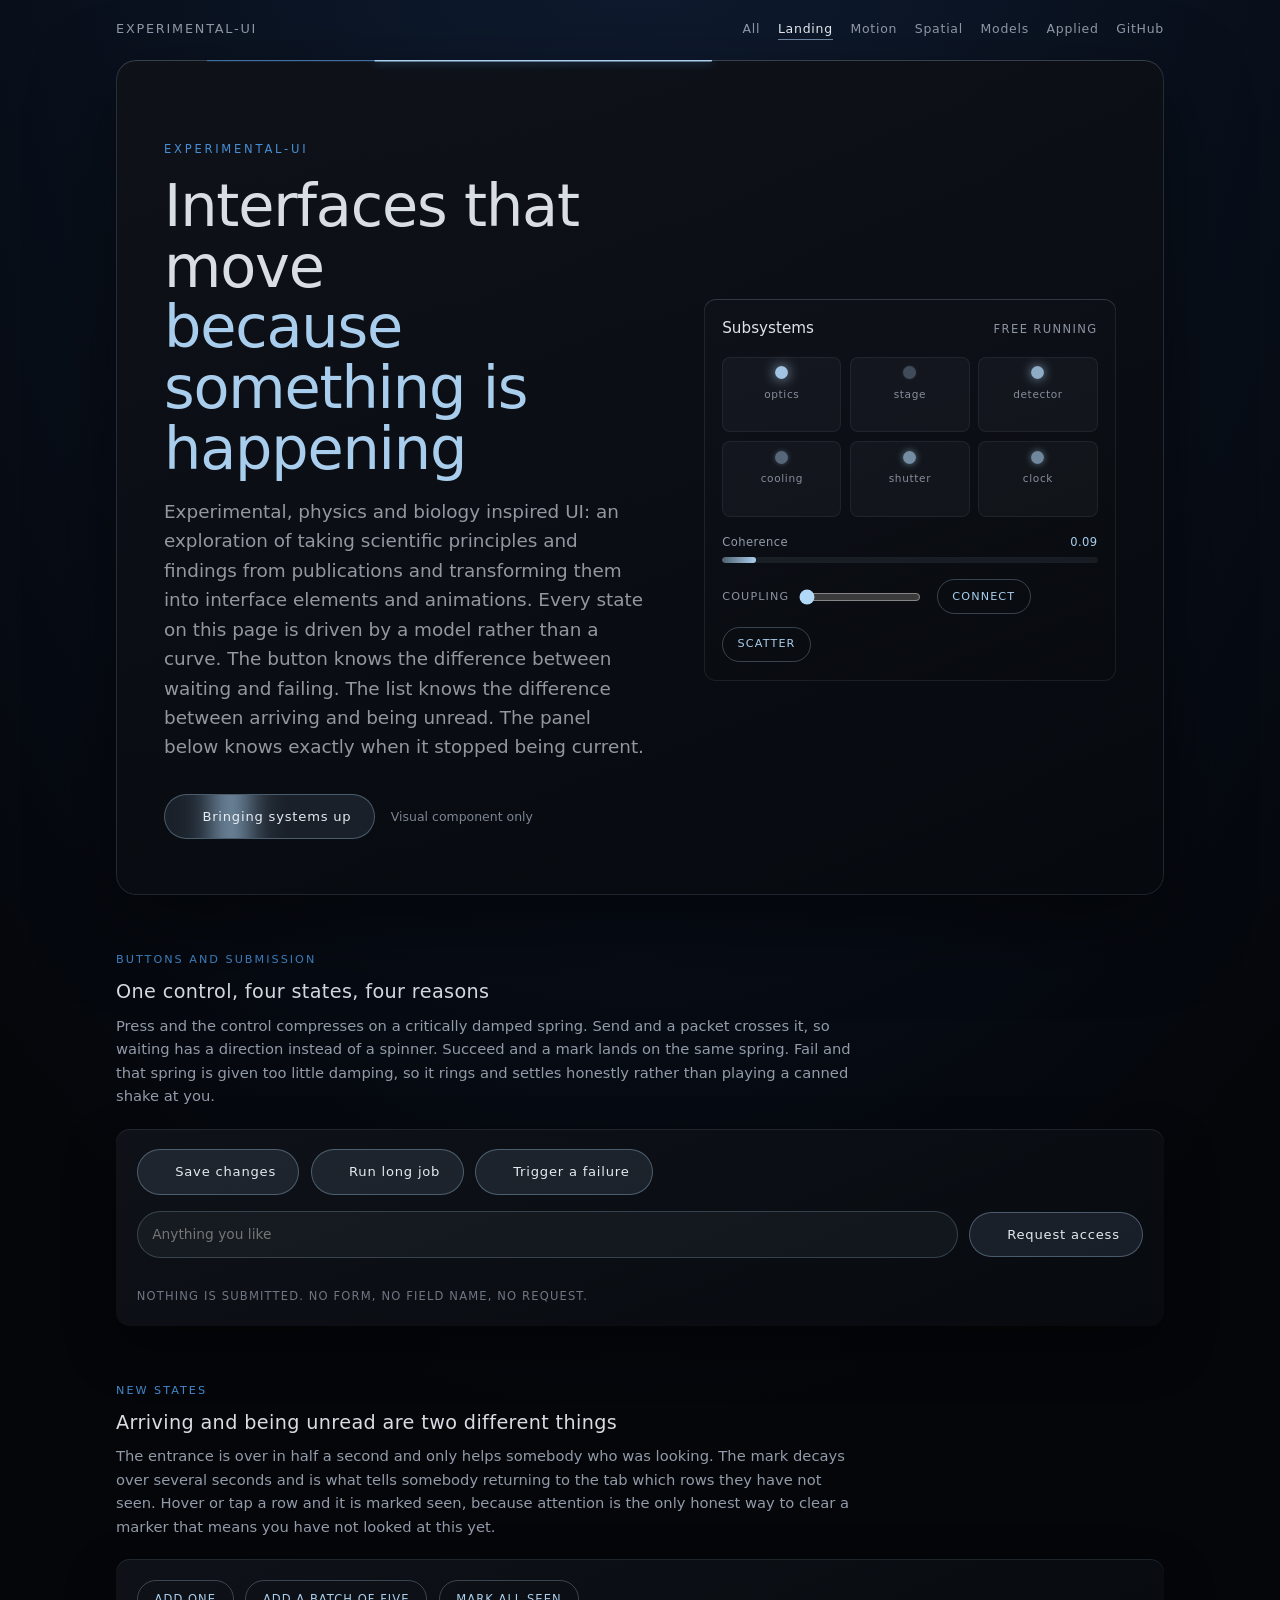
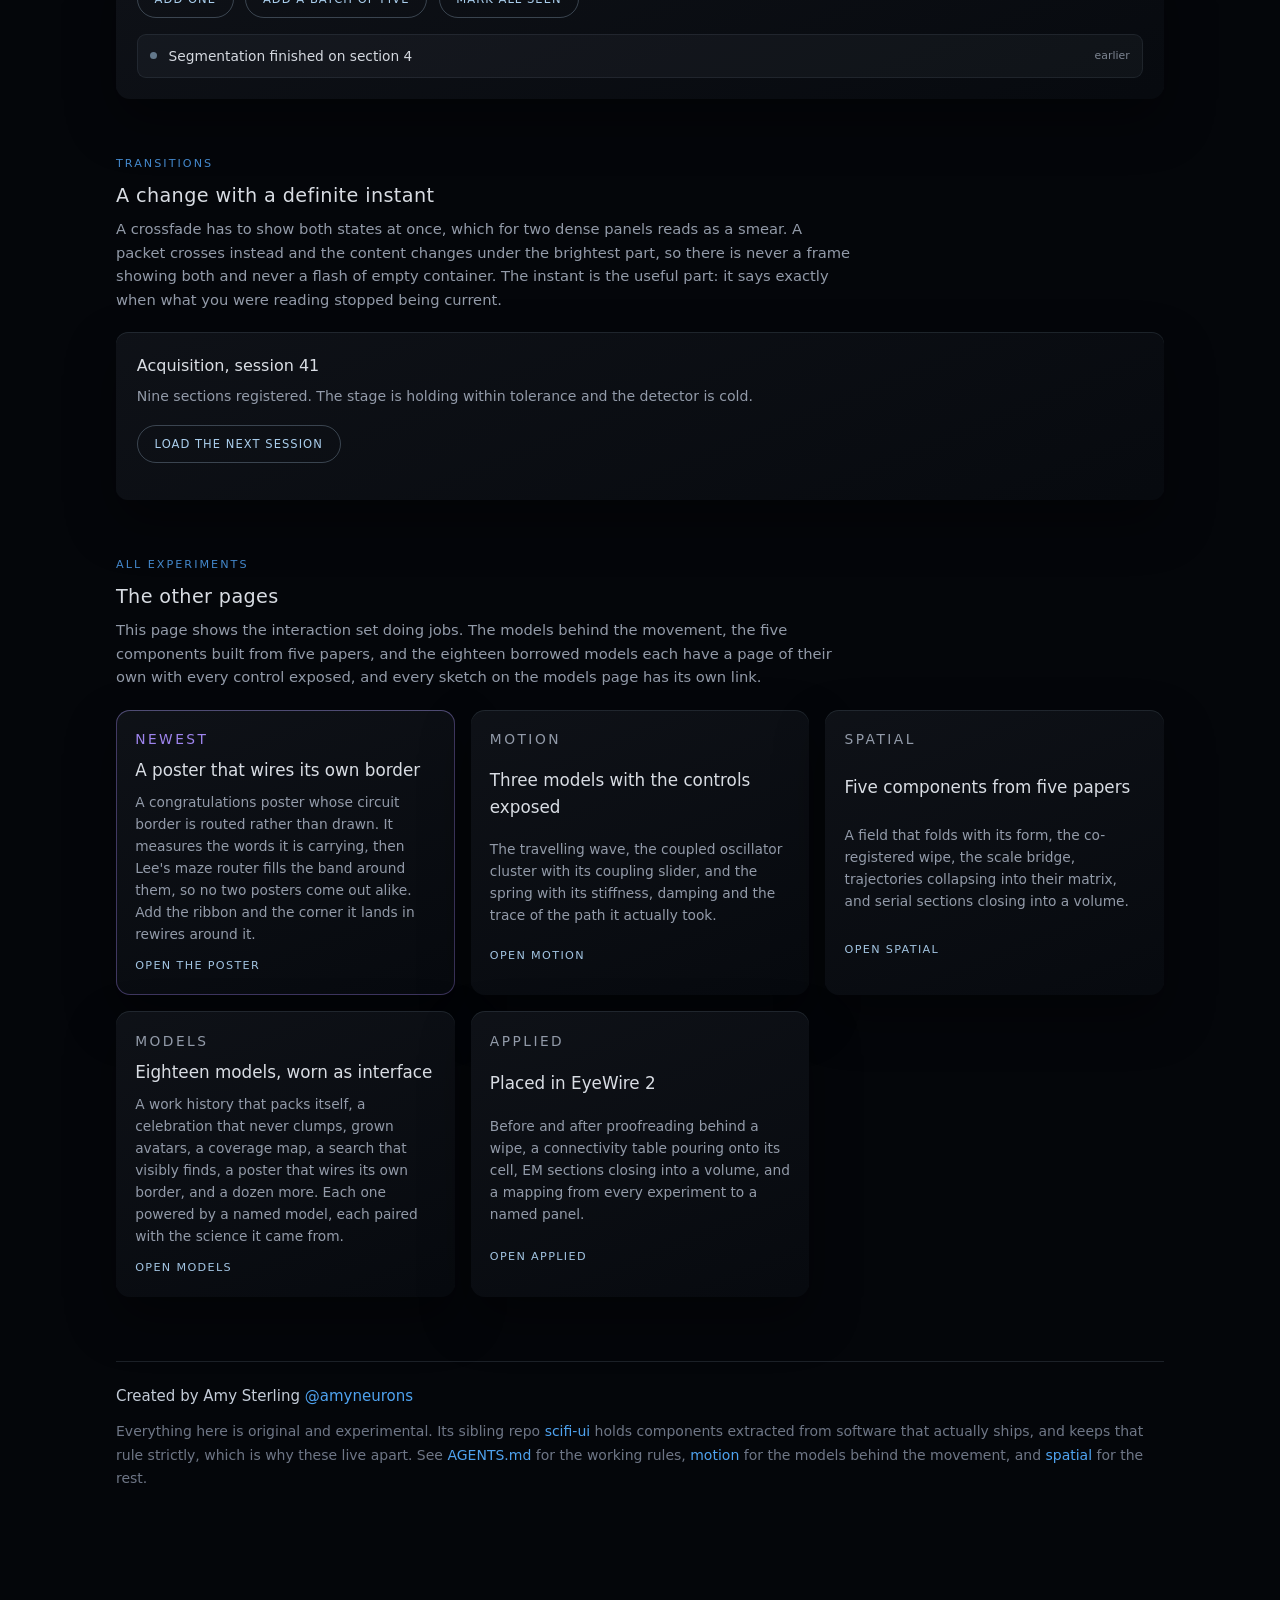
==== commit 925e8f61: "Give every models sketch a link, and put the poster on the landing The models page had no anchors, s" ====
--- a/index.html
+++ b/index.html
@@ -75,6 +75,12 @@
     text-decoration: none;
     transition: translate .18s ease, box-shadow .18s ease;
   }
+  .expcard--new {
+    box-shadow: 0 22px 50px rgb(0 0 0 / .4),
+                inset 0 1px 0 rgb(var(--holo-line) / .1),
+                inset 0 0 0 1px rgb(167 139 250 / .34);
+  }
+  .expcard--new .eyebrow { color: rgb(167 139 250 / .95); }
   .expcard:hover,
   .expcard.holo-on,
   .expcard:focus-visible {
@@ -333,11 +339,20 @@
     <h2>The other pages</h2>
     <p class="note">
       This page shows the interaction set doing jobs. The models behind the
-      movement, the five components built from five papers, and the nine
+      movement, the five components built from five papers, and the eighteen
       borrowed models each have a page of their own with every control
-      exposed.
+      exposed, and every sketch on the models page has its own link.
     </p>
     <div class="expcards">
+      <a class="expcard expcard--new" href="components/models.html#circuit-poster">
+        <p class="eyebrow">Newest</p>
+        <strong>A poster that wires its own border</strong>
+        <p>A congratulations poster whose circuit border is routed rather than
+        drawn. It measures the words it is carrying, then Lee's maze router
+        fills the band around them, so no two posters come out alike. Add the
+        ribbon and the corner it lands in rewires around it.</p>
+        <span class="go">Open the poster</span>
+      </a>
       <a class="expcard" href="components/motion.html">
         <p class="eyebrow">Motion</p>
         <strong>Three models with the controls exposed</strong>
@@ -356,11 +371,11 @@
       </a>
       <a class="expcard" href="components/models.html">
         <p class="eyebrow">Models</p>
-        <strong>Nine models, worn as interface</strong>
-        <p>A team ring, a celebration, an empty state, a loader, grown
-        avatars, dendritic progress, a coverage map, batch actions that
-        flock home, and a counter that glides. Each powered by a named
-        model.</p>
+        <strong>Eighteen models, worn as interface</strong>
+        <p>A work history that packs itself, a celebration that never clumps,
+        grown avatars, a coverage map, a search that visibly finds, a poster
+        that wires its own border, and a dozen more. Each one powered by a
+        named model, each paired with the science it came from.</p>
         <span class="go">Open models</span>
       </a>
       <a class="expcard" href="components/applied.html">
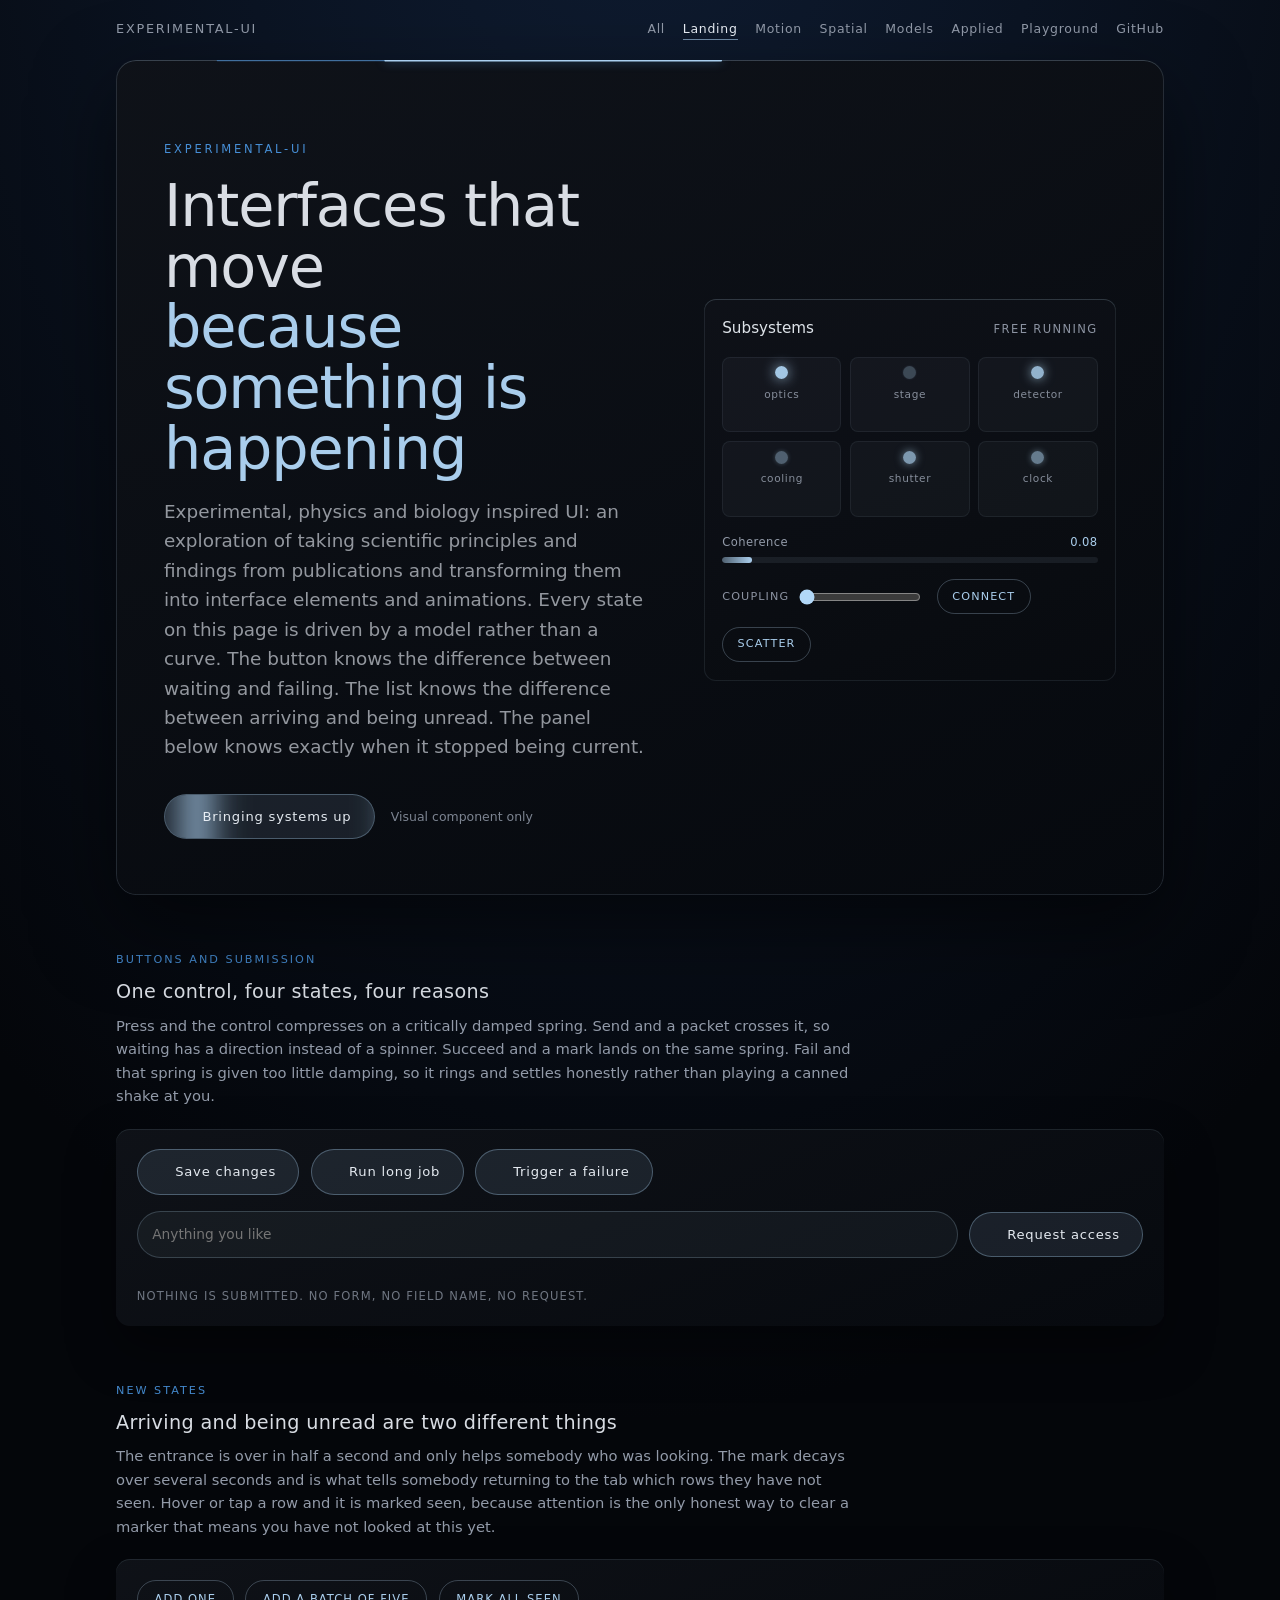
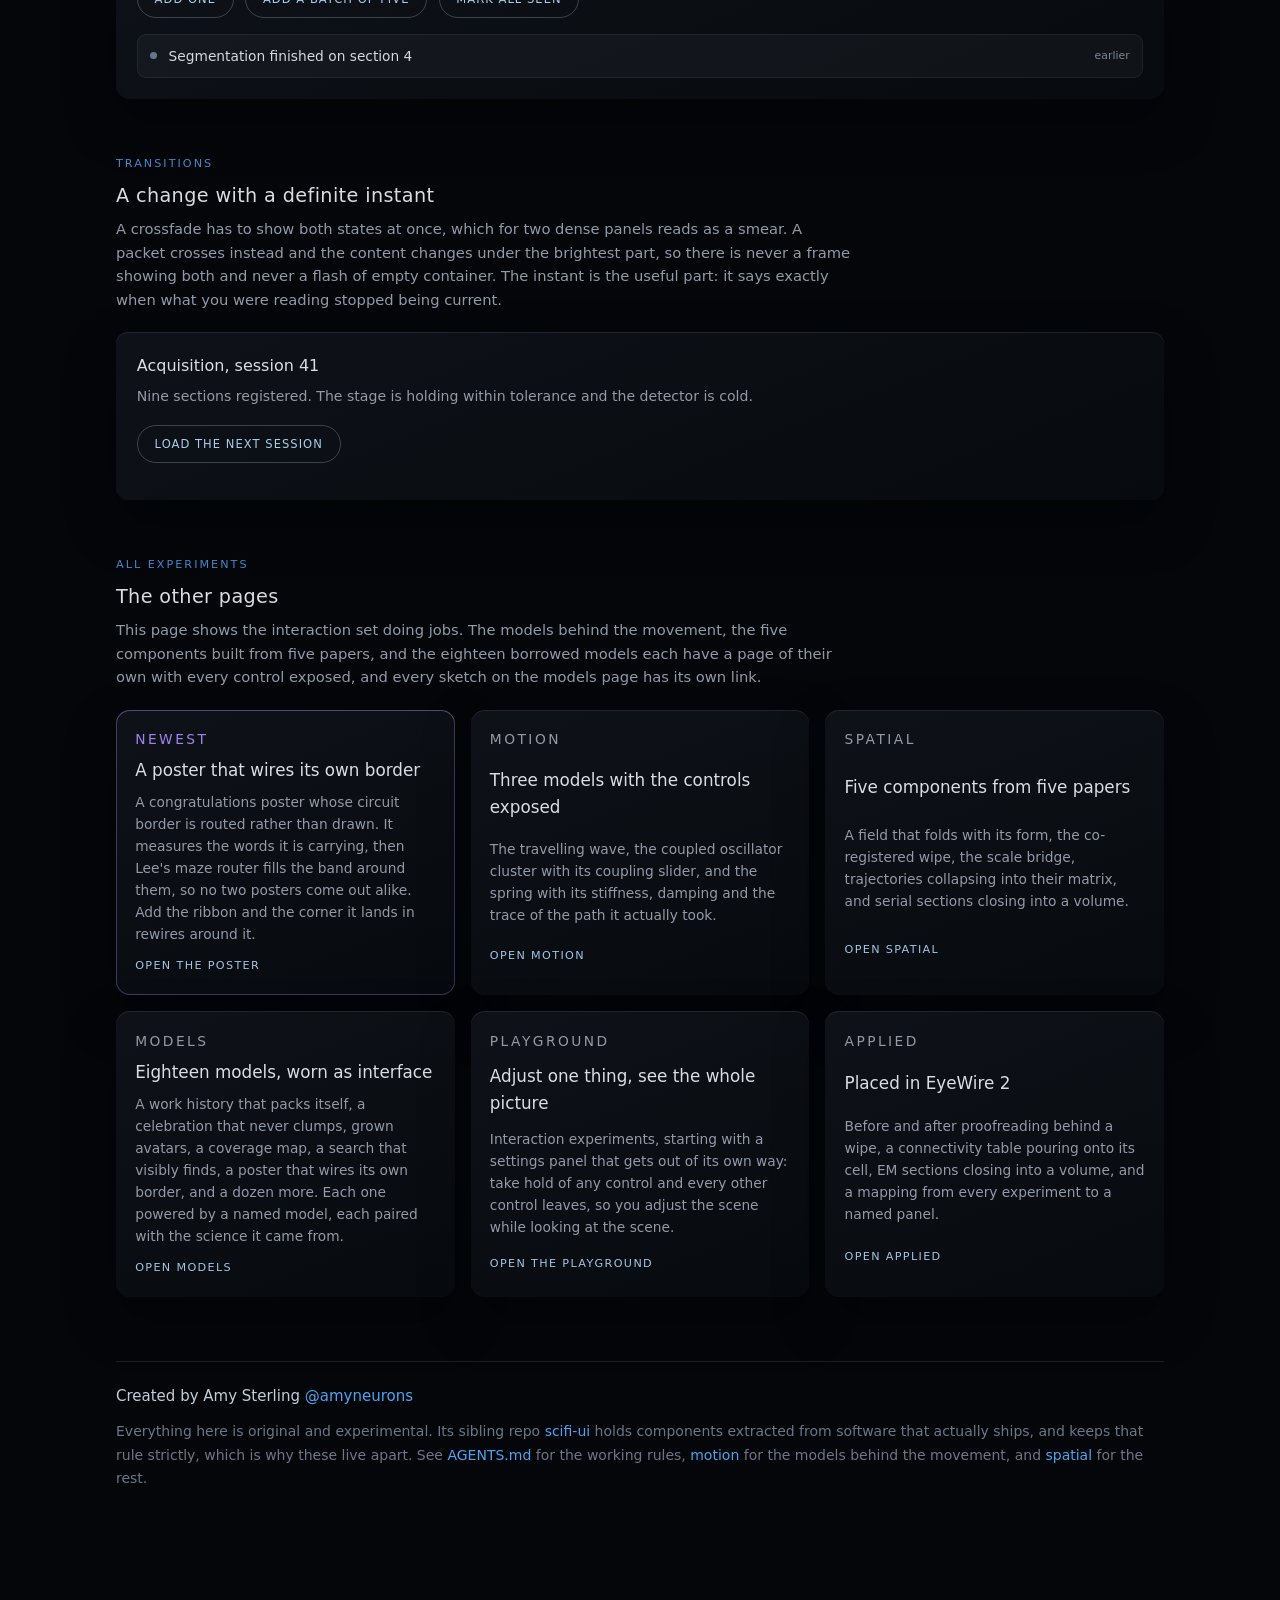
==== commit 1a165b77: "Add the playground, and its first experiment: a panel that gets out of its own way A new page for in" ====
--- a/index.html
+++ b/index.html
@@ -240,6 +240,7 @@
     <a href="components/spatial.html">Spatial</a>
     <a href="components/models.html">Models</a>
     <a href="components/applied.html">Applied</a>
+    <a href="components/playground.html">Playground</a>
     <a href="https://github.com/amyleesterling/experimental-UI" rel="noopener">GitHub</a>
   </nav>
 
@@ -378,6 +379,14 @@
         named model, each paired with the science it came from.</p>
         <span class="go">Open models</span>
       </a>
+      <a class="expcard" href="components/playground.html#solo">
+        <p class="eyebrow">Playground</p>
+        <strong>Adjust one thing, see the whole picture</strong>
+        <p>Interaction experiments, starting with a settings panel that gets
+        out of its own way: take hold of any control and every other control
+        leaves, so you adjust the scene while looking at the scene.</p>
+        <span class="go">Open the playground</span>
+      </a>
       <a class="expcard" href="components/applied.html">
         <p class="eyebrow">Applied</p>
         <strong>Placed in EyeWire 2</strong>
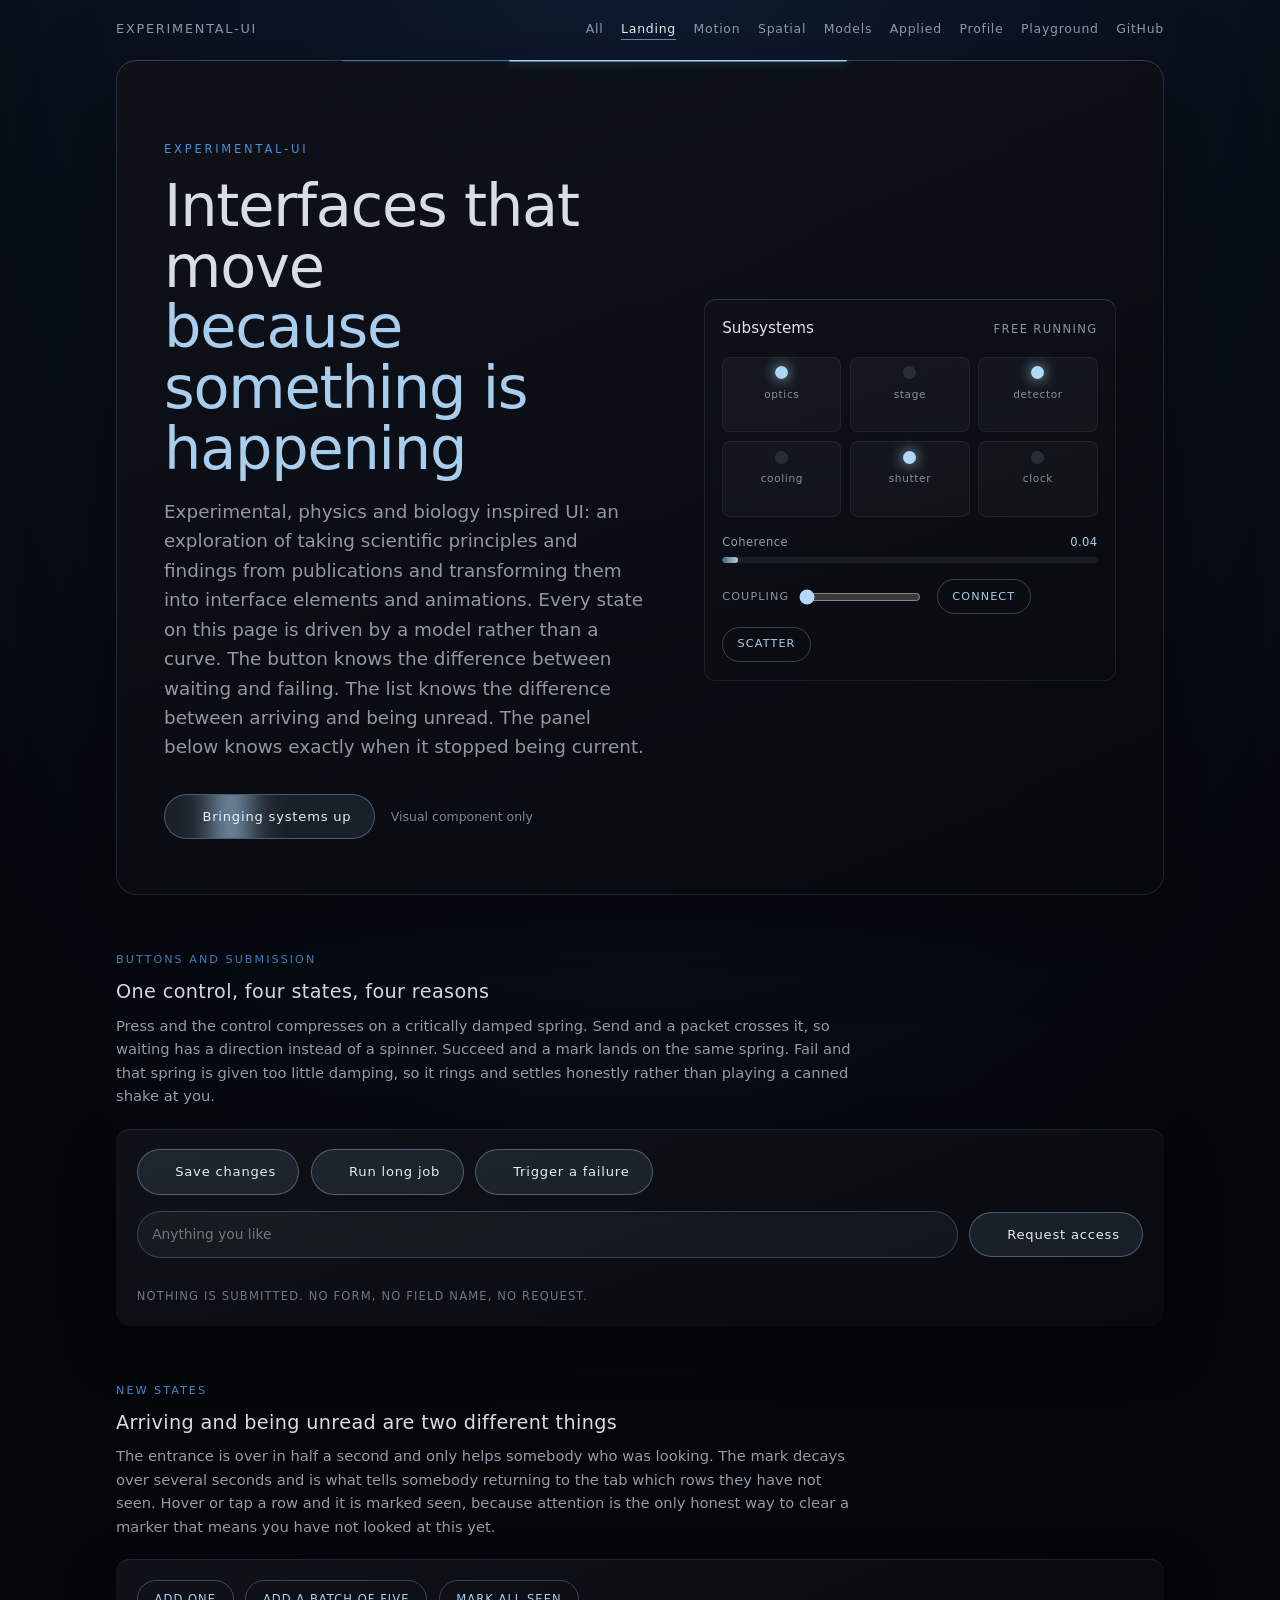
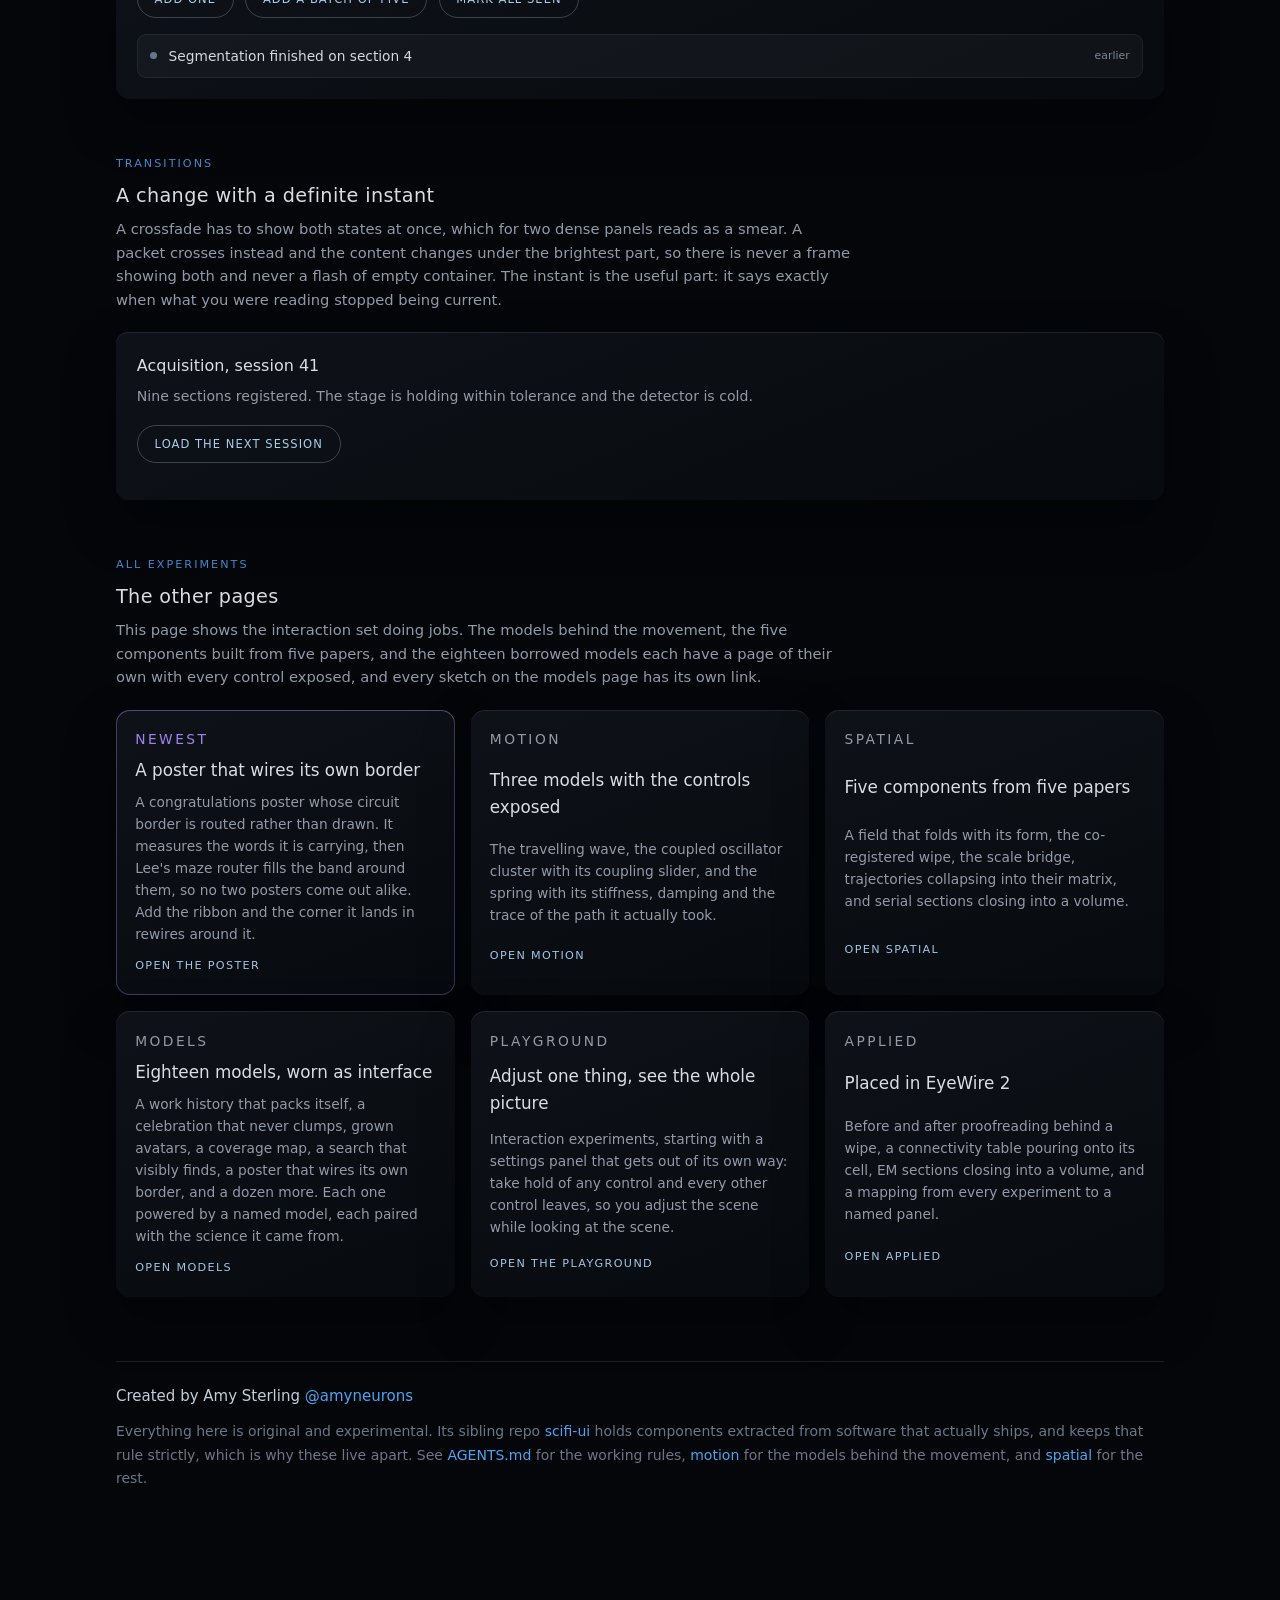
==== commit f7012409: "Profile test page: the Pyr profile full screen, edits and cells windows with effort curves A test pa" ====
--- a/index.html
+++ b/index.html
@@ -240,6 +240,7 @@
     <a href="components/spatial.html">Spatial</a>
     <a href="components/models.html">Models</a>
     <a href="components/applied.html">Applied</a>
+    <a href="components/profile.html">Profile</a>
     <a href="components/playground.html">Playground</a>
     <a href="https://github.com/amyleesterling/experimental-UI" rel="noopener">GitHub</a>
   </nav>
